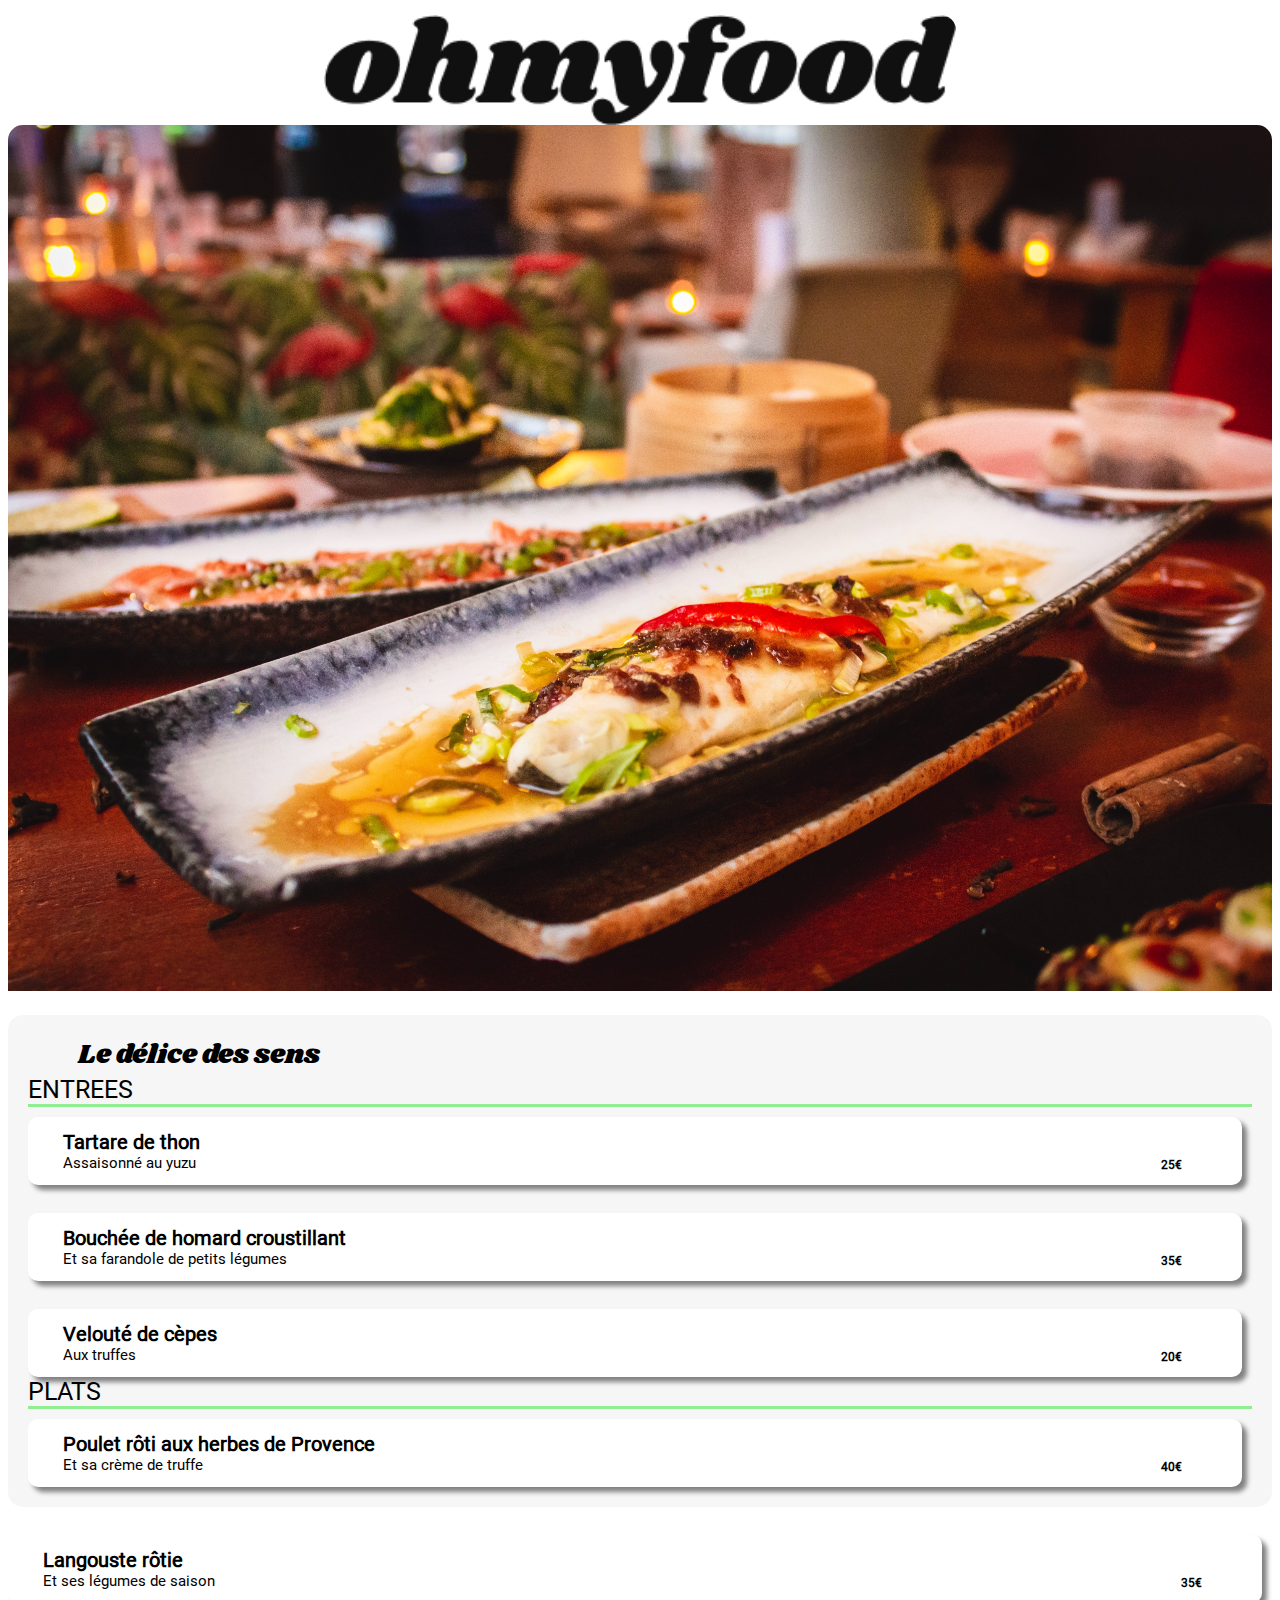
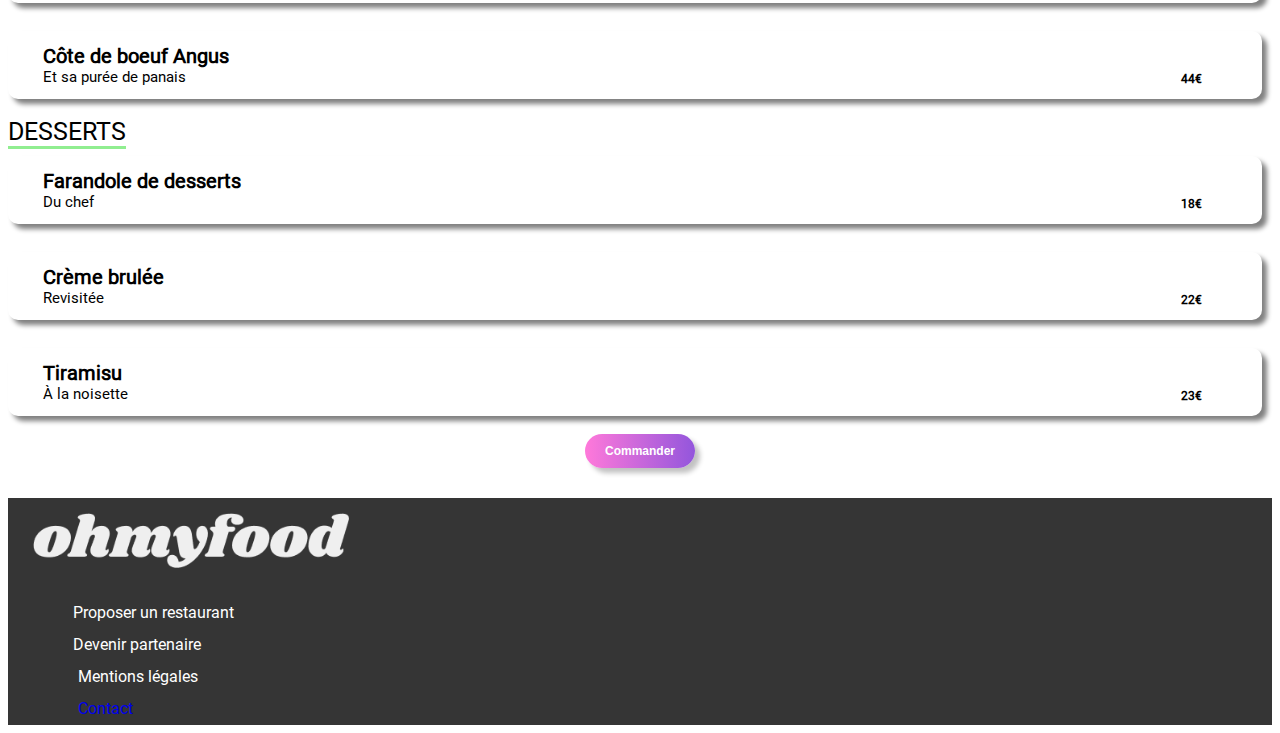
==== delice.html @ ae1a7b5f "Ajout icone sur menu en attante animation ajout d'un hover sur élements du menu" ====
<!DOCTYPE html>
<html lang="en">
<head>
    <meta charset="UTF-8">
    <meta http-equiv="X-UA-Compatible" content="IE=edge">
    <meta name="viewport" content="width=device-width, initial-scale=1.0">
    <link href="./style/style.css" rel="stylesheet" type="text/css">
    <link rel="stylesheet" href="https://cdnjs.cloudflare.com/ajax/libs/font-awesome/6.0.0-beta2/css/all.min.css" integrity="sha512-YWzhKL2whUzgiheMoBFwW8CKV4qpHQAEuvilg9FAn5VJUDwKZZxkJNuGM4XkWuk94WCrrwslk8yWNGmY1EduTA==" crossorigin="anonymous" referrerpolicy="no-referrer" />
    <title>ohmyfood</title>
</head>


<body>
  
<header>
    <div>
    <img src="./images/logo/ohmyfood.png" alt="logo" id="logo"></div>
    <div><a href="index.html"><i class="retour fa-solid fa-arrow-left"></i></a></div>
</header>

    <div class="photoresto"><img src="./images/restaurants/delice.jpg" alt="Le délice des sens"></div>
        <div class="palette">
            <span class="resopal">Le délice des sens</span><a href=""><div class="favori2"><i class="color2 fa-regular fa-heart fa-lg"></i></div></a>

             

                <!-- ENTREES SECTION -->
       <span class="menu">ENTREES</span> 

     <div class="restaurant_menu"><div class=entrees><span class="entree1">Tartare de thon</span><span class="entree2">Assaisonné au yuzu</span></div><span class="prix">25€</span><i class="anima fa-solid fa-circle-check"></i></div>
     
     <br>

     <div class="restaurant_menu"><div class=entrees><span class="entree1">Bouchée de homard croustillant</span><span class="entree2">Et sa farandole de petits légumes</span></div><span class="prix">35€</span><i class="anima fa-solid fa-circle-check"></i></div>
     <br>
     <div class="restaurant_menu"><div class=entrees><span class="entree1">Velouté de cèpes </span>
        <span class="entree2">Aux truffes</span></div>
        <span class="prix">20€</span><i class="anima fa-solid fa-circle-check"></i></div>
      

      <!-- PLATS SECTIONS -->
      <span class="menu">PLATS</span> 
      <div class="restaurant_menu"><div class=entrees><span class="entree1">
        Poulet rôti aux herbes de Provence </span>
        <span class="entree2">Et sa crème de truffe</span></div>
        <span class="prix">40€</span><i class="anima fa-solid fa-circle-check"></i></div>
        </div>
        <br>
      <div class="restaurant_menu"><div class=entrees><span class="entree1">Langouste rôtie </span>
         <span class="entree2">Et ses légumes de saison</span></div>
         <span class="prix">35€</span><i class="anima fa-solid fa-circle-check"></i></div>
       
       <br>
       <div class="restaurant_menu"><div class=entrees><span class="entree1">Côte de boeuf Angus </span>
         <span class="entree2">Et sa purée de panais</span></div>
         <span class="prix">44€</span><i class="anima fa-solid fa-circle-check"></i></div>
       
       <br>
       <!--DESSERTS  -->

       <span class="menu">DESSERTS</span> 

       <div class="restaurant_menu"><div class=entrees><span class="entree1">Farandole de desserts</span>
         <span class="entree2">Du chef</span></div>
         <span class="prix">18€</span><i class="anima fa-solid fa-circle-check"></i></div>
       <br>
       <div class="restaurant_menu"><div class=entrees><span class="entree1">
        Crème brulée </span>
          <span class="entree2">Revisitée</span></div>
          <span class="prix">22€</span><i class="anima fa-solid fa-circle-check"></i></div>
        <br>
        <div class="restaurant_menu"><div class=entrees><span class="entree1">Tiramisu</span>
          <span class="entree2">À la noisette</span></div>
          <span class="prix">23€</span><i class="anima fa-solid fa-circle-check"></i></div>
        <br>
      <button class="commander">Commander</button>

<footer>
      <div class="footeromf">
    <img class="logo_footer" src="images/logo/ohmyfood.png" alt="logoomyf">
        <div class="proposer"><i class="fa-solid fa-utensils"></i>
            <span class="texte_footer ">Proposer un restaurant</span></div>
         <div  class="partenaire "><i class="fa-solid fa-handshake"></i>
         <span class="texte_footer">Devenir partenaire</span></div>
        <div class="texte_footer2">Mentions légales</div>
                            <div><a HREF="mailto:test@p3.com"><span class="texte_footer2">Contact</span></a>
                        </div>
</div>

</footer>


</body>
</html>
---- style/style.css ----
@font-face {

  font-family: 'roboto';
  src: url("../fonts/roboto/Roboto-Regular.ttf");}
 @font-face {
    font-family: 'Shrikhand';
    src: url("../fonts/shrikhand/Shrikhand-Regular.ttf");

}
@media (max-width: 640px) {
.body {
--pcolor: #9356DC;
--scolor: #FF79DA;
--tcolor: #99E2D0;
font-family: 'roboto';
color: black;

}
}
#logo {
       display: block;
       width:50%;
       margin-top: 15px;
       margin-left: auto;
       margin-right: auto;
}

/* Logo de chargement */




.container {
   font-family: roboto;
    background-color: rgb(246, 246, 246);
    padding-bottom: 20px;
}

/* champ recherche Paris Belleville */
.recherche {
  display:flex ;
  margin-top: 5px;
  padding-left:5px;
  padding-top: 10px;
  padding-bottom: 10px;
  justify-content: center;
  width: 100%;
  height: 100%;
   background-color: rgb(234,234,234);
  border-top: 2px solid lightgrey;
}

 .texte
  {
    font-family: 'roboto';

  }

  h1 {
    text-align: center;
        font-size : 20px;
        font-weight: bolder;

  }

  p {
      text-align: center;
      font-size: 15px;
    color:grey;
  }
/* Bouton mauve explorer nos resaurants */
  .explorer
   {
    display: block;
       margin :auto;
       background: linear-gradient(to right, #FF79DA, #9356DC);
       color: white;
       font-size: 12px;
       font-weight: bold;
       padding:10px 20px;
       margin-top: 20px;
       border-radius: 20px;
       border:none;
       box-shadow: 5px 5px 5px #c2c2c2;
   }
   /* Police pour restaurants h3 */
   h3
   {
      font-size: 20px;
      font-family: 'roboto';
       text-align: left;
       margin-left: 10px
   }


/* Logo fonctionnemnt */

 i {
   color:grey;
   width:100%;
   padding-left: 15px;
   padding-right: 25px;
   width: 0;
   align-items: center;

 }


 .color {
  color:grey;}
  li {
   text-decoration: none;
   margin:1px;
 }
.color2  {
  color:black;
}

 ol {

  list-style: none;
  counter-reset: texte;

 }

 li::before {
   background-color: #9356DC;
   align-items: center;
   color:white;
   font-size: 15px;
   border-radius: 25px;
   padding-left: 5px;
   padding-right: 5px;
   counter-increment: texte 1 ;
   content:counter(texte) " ";
   position: relative;
  left: -20px;

 }

 li:hover {
  transform: scale(1.01);
  color:black;
  background-color: rgb(233,217,250);
}
a:link
 {
  text-decoration:none;
 }
 /* Fonctionnement mise en page flex */
 .fonctionnementext {
 font-family: roboto;

  font-size: 22px;
  font-weight:bold;
  margin-left: 10px;
  margin-right:0px;
  padding-top: 40px;
  padding-right:30px;
  padding-left: 20px;
  padding-bottom: 5px;
 }
.fonctionnement {
 display:flex;
 align-items: center;
}
 /* Boutons fonctionnement */
 .choisissez {
   display: flex;
   align-items: center;
   width:300px;
   background-color: white;
   border-radius: 10px;
   padding-left: 15px;
   padding-top: 13px;
   padding-bottom: 13px;
   box-shadow: 5px 5px 5px gray;


 }
 .composez{
  display: flex;
  width:300px;

  background-color:white;
  border-radius: 10px;
  padding-left: 15px;
  padding-top: 13px;
  padding-bottom: 13px;
  margin-top: 15px;
  box-shadow: 5px 5px 5px gray;



 }

 .degustez
 {
  display: flex;
  width:300px;

  background-color:white;
  border-radius: 10px;
  padding-left: 15px;
  padding-top: 13px;
  padding-bottom: 13px;
  margin-top: 10px;
  box-shadow: 5px 5px 5px gray;

 }
.texte {
  color:black;
}



.restaurant {

  margin-top: 20px;
  background-color: rgb(246, 246, 246);
  font-size: 22px;
  margin-left: 10px;
  margin-right:0px;
  padding-top: 40px;
  padding-right:30px;
  padding-left: 20px;
  padding-bottom: 5px;
}
/* Ajout rectangle nouveau sur restaurant 1 et 2*/

 .restaurant1 .nouveau{
  font-family: roboto;
  display: flex;
  justify-content: center;
    color: green;
  background: lightgreen;
  font-size: 10px;
  width:60px;
  position: relative;
  bottom:200px;
  right: -250px;
 }
 .restaurant2 .nouveau{
  font-family: roboto;
  display: flex;
  justify-content: center;
    color: green;
  background: lightgreen;
  font-size: 10px;
  width:60px;
  position: relative;
  bottom:250px;
  right: -250px;





}
/* Restaurant no wrap */
.restaurant_menu{
  white-space: nowrap;
  overflow: hidden;
  text-overflow: ellipsis;
  width:200px;
  


}


 .restaurant1{

  margin-top: 20px;
  background-color: white;
  font-size: 22px;
  padding-bottom: 35px;
  border-radius: 15px;




}



.restaurant2 {


  margin-top: 20px;
  background-color: white;
  font-size: 22px;
  padding-bottom: 35px;
  border-radius: 15px;


}
.restaurant3 {

  margin-top: 20px;
  background-color: white;
  font-size: 22px;
  padding-bottom: 35px;
  border-radius: 15px;

}
.restaurant4 {

  margin-top: 20px;
  background-color: white;
  font-size: 22px;
  padding-bottom: 35px;
  border-radius: 15px;

}



img{
max-width: 100%;
height:auto;
border-radius: 15px 15px 0 0;

}
.metro
{
 font-family: 'roboto';
 margin-left: 10px;
 font-size: 20px;
 font-weight: 100;
 margin-bottom: 0px;
 margin-top: -20px;
 color:black;
}

.favori {
display: flex;
position: relative;
top:-40px;
left:250px;

}
.favori2 {
  display: flex;
 position: relative;
 top:-25px;
 left: 320px;

}


/* Effet couleur coeur (forum OC) */
.fa-heart {
  color: black;
  background-color: white;

}

.fa-heart::before{

  transition: color 1s ease-out;
  font-weight:500;
}
.fa-heart:hover::before{
  color:#9356DC;
  font-weight: bold;
  cursor: pointer;
}
.nom_restau {
  font-size: 5px;
}

/* background restaurants */
.palette
{
  width: auto;
  display: flex;
  flex-direction: column;
  flex-wrap: wrap;
  border-radius: 15px 15px;
  margin-top: 20px;
  padding: 20px;
  background-color: rgb(246, 246, 246);


}
/* images pour restau */


/* Style Menu(entree plat dessert) */
.menu {
  font-family: 'roboto';
  font-size: 25px;
  border-bottom: 3px  solid lightgreen;
  font-weight: normal;
;


}

/* couleur fond d'ecran et texte footer */
.footeromf {

  background-color: rgb(53,53,53);
  color:white;
}
/* Chnagement de couleur et de taille du logo footer */
.logo_footer{

  filter: invert(100);
  padding-top: 15px;
  padding-left: 25px;
  padding-bottom: 25px;
  width:25%;

}

/* footer avec séparation de 2 lignes entre chaque texte. */
.texte_footer {

font-family: roboto;
 line-height: 2;
 padding-top: 25px;
 padding-bottom: 5px;
 padding-left:25px;


}
/* réglages logo font awesome */


.texte_footer2{
  font-family: 'roboto';
  padding-left: 70px;
  line-height: 2;
}

/* Menu Restaurant header fleche gauche pour retour */
.retour {
  color: black;
  position:absolute;
  top:20px;
  left:15px;

}
/* format menu */
.restaurant_menu  {
 display: flex;
   font-family: roboto;
  font-size: 12px;
  background-color: white;
  width:auto;
  border-radius: 10px;
  padding-left: 15px;
  padding-top: 13px;
  padding-bottom: 13px;
  margin-right: 10px;
  margin-top: 10px;
  box-shadow: 5px 5px 5px gray


}
/* paramétrage bouton animé du menu */
.button_cercle_animation {
  position: relative;
  background-color: var(--lightvert);
  margin-right: -60px;
  width: 60px;
  border-radius: 0 15px 15px 0;
}

.button_cercle_animation {
  overflow: hidden;
  display: flex;
  justify-content: center;
  align-items: center;
  margin-right: -60px;
}
/*ajout d'une class button animation cercle*/
.cercle .fa-check-circle {
  display: flex;
  color: var(--colorwhite);
  font-size: var(--font-size3);
  justify-content: center;
  align-items: center;
}
.btn_bas {
  margin-left: 15px;
  width: 80%;
}

/*animation  rotatation check-circle*/
.entrees:hover .rotate_cercle{
  transition: 1s;
  transform: rotate(360deg);

}
/* Nom du restaurant et changement de police */

 .resopal  {
  font-family: 'Shrikhand';
    color:black;
    margin-left: 50px;
    font-size: 27px;

}

/* txt overflow entree1 et 2 */
.restaurant_menu
/* format et disposition entree1 */

.entree1{
  display: block;
  margin-left: 20px;
  font-size: 20px;
  font-weight: 900;

}




/*  format et disposition entree2 */
.entree2{
  display: block;
  margin-left: 20px;
  font-size: 15px;


}

/*  format et disposition prix*/
 .prix {


    font-weight: 900;
    display: flex;
    align-items: flex-end;
    margin-left: auto;
    padding-right: 20px;


 }

 /* Bouton mauve commande */
 .commander
 {
  display: block;
  margin :auto;
  background: linear-gradient(to right, #FF79DA, #9356DC);
  color: white;
  font-size: 12px;
  font-weight: bold;
  padding:10px 20px;
  margin-bottom: 30px;
  border-radius: 20px;
  border:none;
  box-shadow: 5px 5px 5px #c2c2c2;

 }
.anima {
 visibility:visible;
}

.restaurant_menu:hover{
  background-color: lightgray;
}
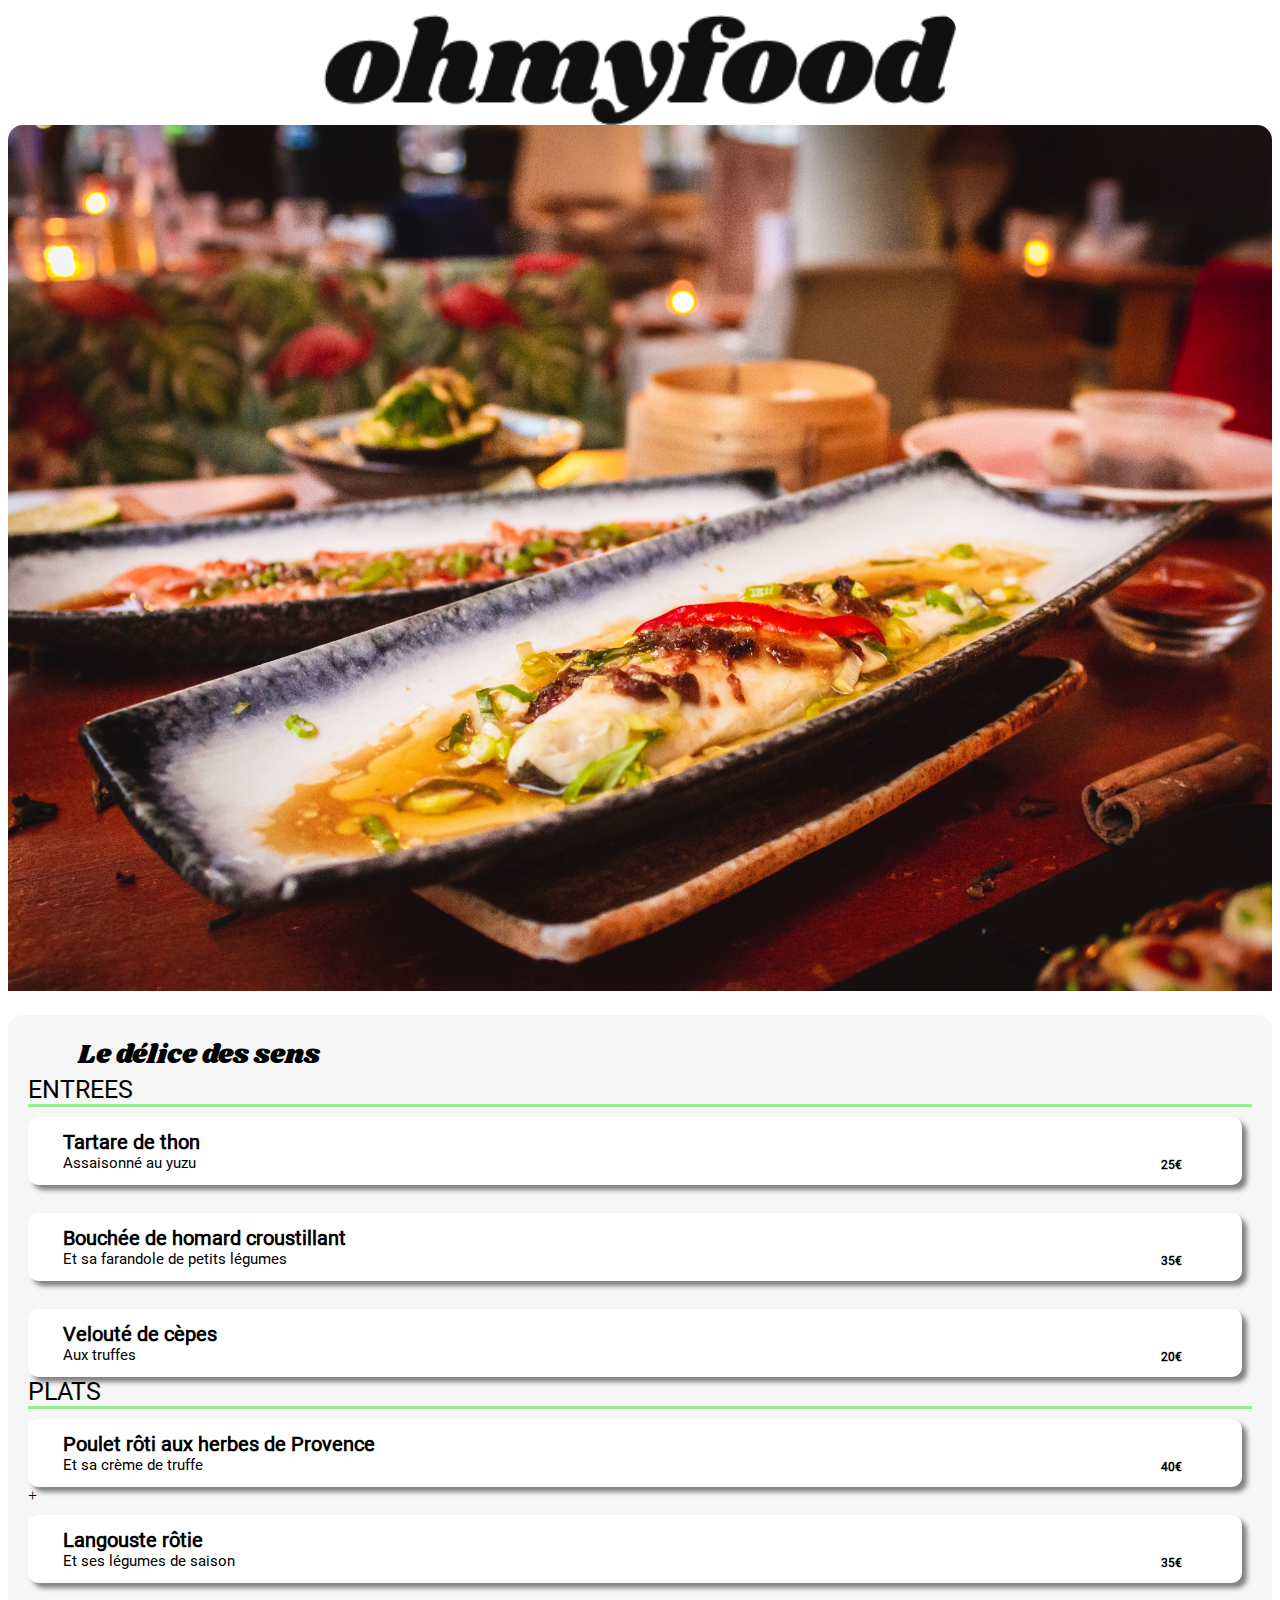
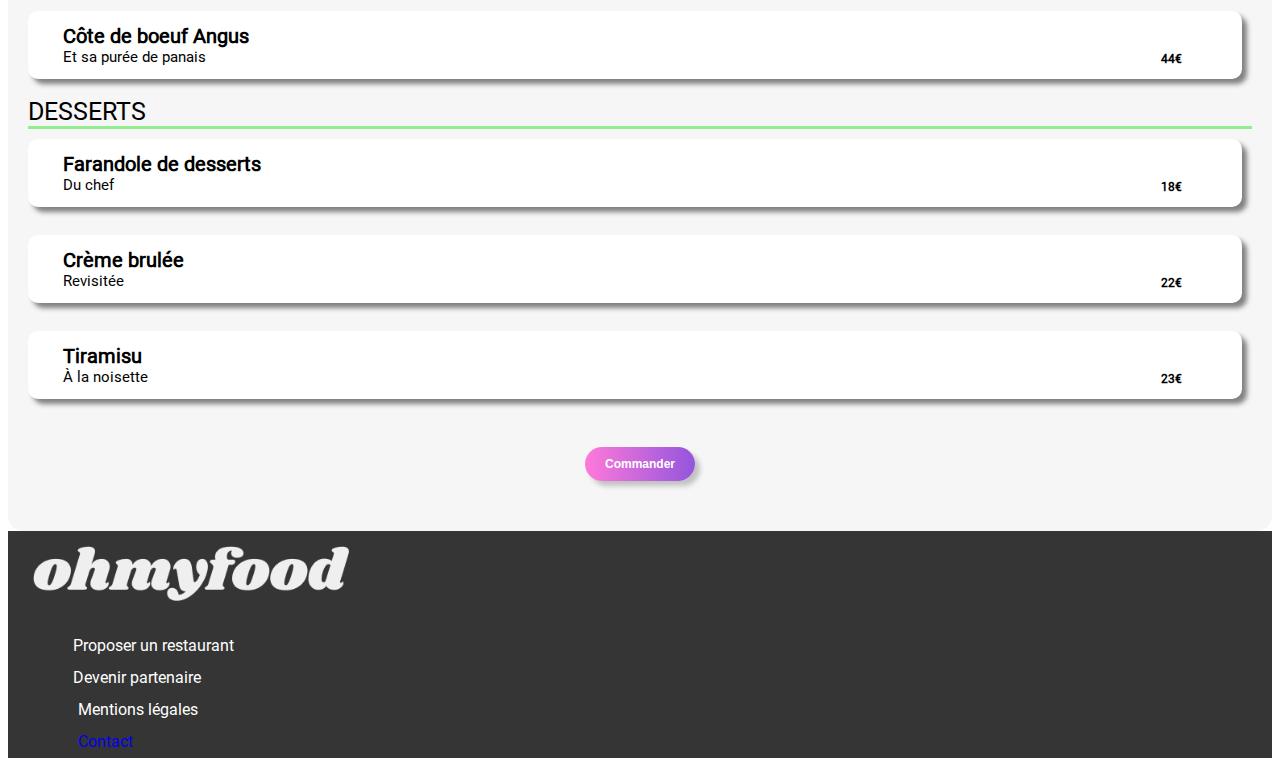
==== commit 9bc37ee5: "Coorection container menu" ====
--- a/delice.html
+++ b/delice.html
@@ -21,7 +21,6 @@
     <div class="photoresto"><img src="./images/restaurants/delice.jpg" alt="Le délice des sens"></div>
         <div class="palette">
             <span class="resopal">Le délice des sens</span><a href=""><div class="favori2"><i class="color2 fa-regular fa-heart fa-lg"></i></div></a>
-
              
 
                 <!-- ENTREES SECTION -->
@@ -44,8 +43,7 @@
         Poulet rôti aux herbes de Provence </span>
         <span class="entree2">Et sa crème de truffe</span></div>
         <span class="prix">40€</span><i class="anima fa-solid fa-circle-check"></i></div>
-        </div>
-        <br>
++        <br>
       <div class="restaurant_menu"><div class=entrees><span class="entree1">Langouste rôtie </span>
          <span class="entree2">Et ses légumes de saison</span></div>
          <span class="prix">35€</span><i class="anima fa-solid fa-circle-check"></i></div>
@@ -72,8 +70,10 @@
         <div class="restaurant_menu"><div class=entrees><span class="entree1">Tiramisu</span>
           <span class="entree2">À la noisette</span></div>
           <span class="prix">23€</span><i class="anima fa-solid fa-circle-check"></i></div>
+
         <br>
-      <button class="commander">Commander</button>
+        <button class="commander">Commander</button>
+      </div>
 
 <footer>
       <div class="footeromf">
--- a/style/style.css
+++ b/style/style.css
@@ -552,6 +552,7 @@
   font-size: 12px;
   font-weight: bold;
   padding:10px 20px;
+  margin-top: 30px;
   margin-bottom: 30px;
   border-radius: 20px;
   border:none;
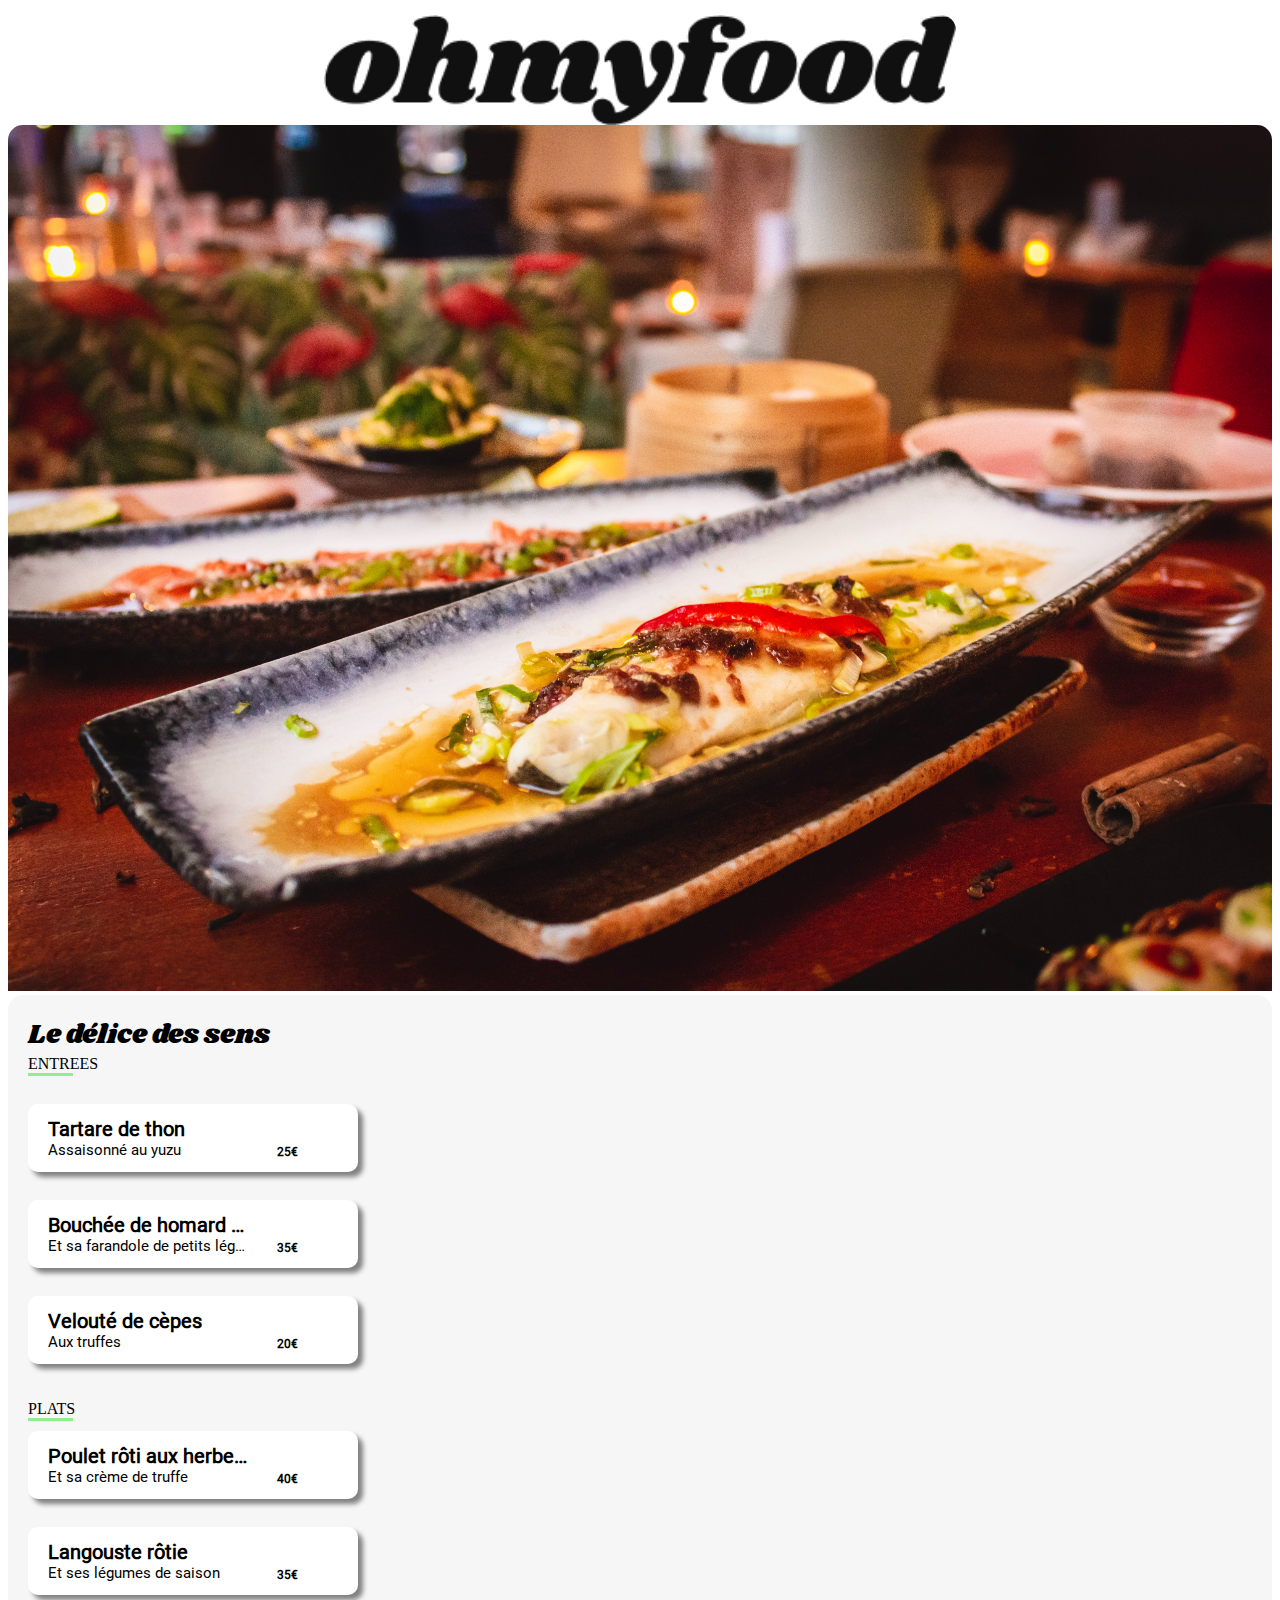
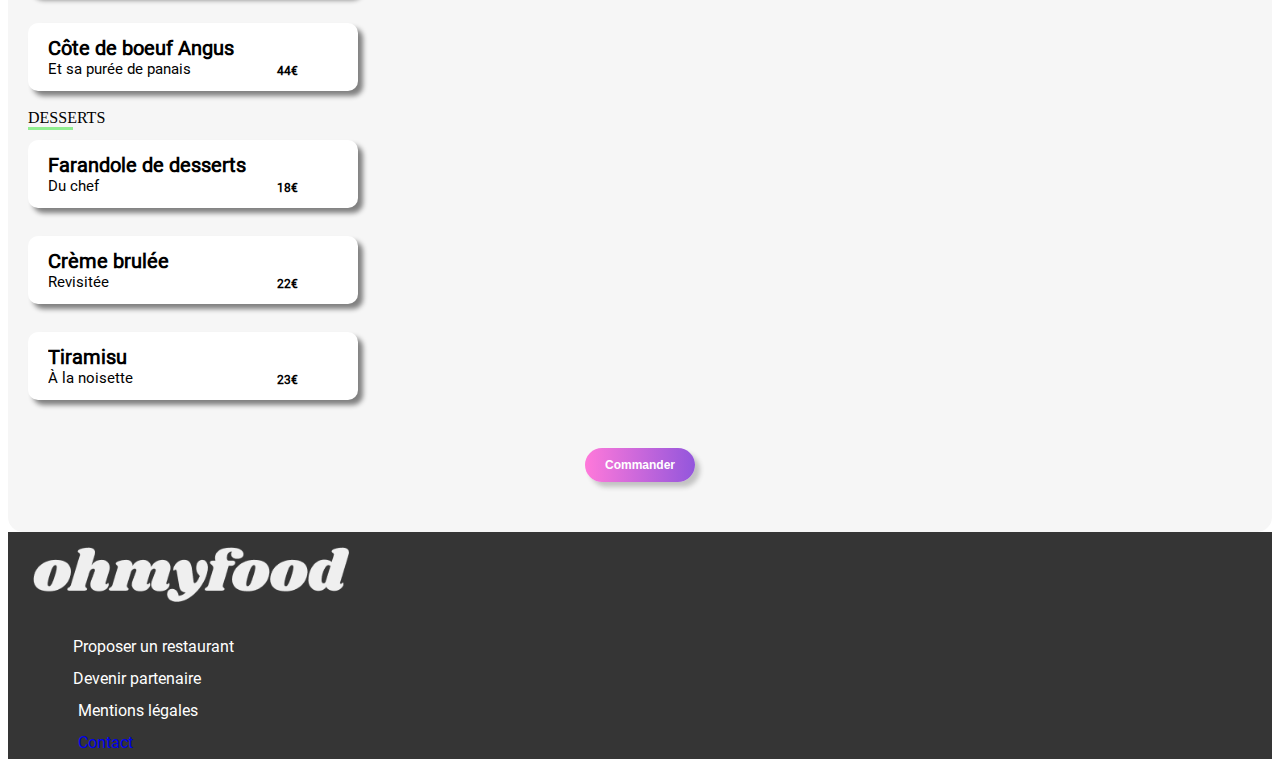
==== commit 79be654a: "Corrections diverses" ====
--- a/delice.html
+++ b/delice.html
@@ -24,7 +24,8 @@
              
 
                 <!-- ENTREES SECTION -->
-       <span class="menu">ENTREES</span> 
+       <div class="menu">ENTREES</div>
+       <br>
 
      <div class="restaurant_menu"><div class=entrees><span class="entree1">Tartare de thon</span><span class="entree2">Assaisonné au yuzu</span></div><span class="prix">25€</span><i class="anima fa-solid fa-circle-check"></i></div>
      
@@ -32,18 +33,20 @@
 
      <div class="restaurant_menu"><div class=entrees><span class="entree1">Bouchée de homard croustillant</span><span class="entree2">Et sa farandole de petits légumes</span></div><span class="prix">35€</span><i class="anima fa-solid fa-circle-check"></i></div>
      <br>
-     <div class="restaurant_menu"><div class=entrees><span class="entree1">Velouté de cèpes </span>
+     <div class="restaurant_menu"><div class=entrees><span class="entree1">Velouté de cèpes</span>
         <span class="entree2">Aux truffes</span></div>
         <span class="prix">20€</span><i class="anima fa-solid fa-circle-check"></i></div>
+        <br>
       
+<br>
+      <!-- PLATS SECTIONS -->
+      <div class="menu">PLATS</div> 
 
-      <!-- PLATS SECTIONS -->
-      <span class="menu">PLATS</span> 
       <div class="restaurant_menu"><div class=entrees><span class="entree1">
         Poulet rôti aux herbes de Provence </span>
         <span class="entree2">Et sa crème de truffe</span></div>
         <span class="prix">40€</span><i class="anima fa-solid fa-circle-check"></i></div>
-+        <br>
+    <br>
       <div class="restaurant_menu"><div class=entrees><span class="entree1">Langouste rôtie </span>
          <span class="entree2">Et ses légumes de saison</span></div>
          <span class="prix">35€</span><i class="anima fa-solid fa-circle-check"></i></div>
@@ -56,7 +59,7 @@
        <br>
        <!--DESSERTS  -->
 
-       <span class="menu">DESSERTS</span> 
+       <div class="menu">DESSERTS</div> 
 
        <div class="restaurant_menu"><div class=entrees><span class="entree1">Farandole de desserts</span>
          <span class="entree2">Du chef</span></div>
--- a/style/style.css
+++ b/style/style.css
@@ -7,16 +7,30 @@
     src: url("../fonts/shrikhand/Shrikhand-Regular.ttf");
 
 }
-@media (max-width: 640px) {
+/* Version Desktop */
+@media (max-width: 1950px) {
+
 .body {
---pcolor: #9356DC;
---scolor: #FF79DA;
---tcolor: #99E2D0;
-font-family: 'roboto';
-color: black;
-
-}
-}
+margin: 0;
+padding: 0;
+font-family: "roboto", sans sherif;
+min-width: 992px;
+max-width: 1950px;
+/* Version mobile */
+
+  @media screen and (max-width: 768px) {
+    body {
+      min-width: 350px;
+      max-width: 768px;
+    }
+
+
+
+
+}
+}
+
+
 #logo {
        display: block;
        width:50%;
@@ -101,7 +115,7 @@
    padding-left: 15px;
    padding-right: 25px;
    width: 0;
-   align-items: center;
+   align-items: left;
 
  }
 
@@ -161,8 +175,8 @@
   padding-bottom: 5px;
  }
 .fonctionnement {
- display:flex;
- align-items: center;
+  align-items: center;
+ 
 }
  /* Boutons fonctionnement */
  .choisissez {
@@ -212,7 +226,15 @@
   color:black;
 }
 
-
+/* Reglages images restaurants */
+
+.photo_resto {
+ 
+  object-fit: fill;
+  border-radius: 15px 15px 0 0;
+  object-position: center bottom;
+
+}
 
 .restaurant {
 
@@ -225,57 +247,58 @@
   padding-right:30px;
   padding-left: 20px;
   padding-bottom: 5px;
+ 
 }
 /* Ajout rectangle nouveau sur restaurant 1 et 2*/
 
- .restaurant1 .nouveau{
+   .nouveau{
   font-family: roboto;
-  display: flex;
-  justify-content: center;
-    color: green;
+   color: green;
   background: lightgreen;
-  font-size: 10px;
-  width:60px;
-  position: relative;
-  bottom:200px;
-  right: -250px;
- }
- .restaurant2 .nouveau{
+  font-size: 25px;
+  position:sticky;
+ 
+
+
+  }
+   .nouveau2{
   font-family: roboto;
-  display: flex;
-  justify-content: center;
-    color: green;
+  color: green;
   background: lightgreen;
-  font-size: 10px;
-  width:60px;
-  position: relative;
+  font-size: 15px;
+  position:relative;
   bottom:250px;
-  right: -250px;
-
-
-
-
-
-}
+  left:250px;
+ 
+
+  }
+  
+
 /* Restaurant no wrap */
-.restaurant_menu{
+.entree1 {
   white-space: nowrap;
   overflow: hidden;
   text-overflow: ellipsis;
   width:200px;
   
-
-
-}
-
+}
+.entree2 {
+  white-space: nowrap;
+  overflow: hidden;
+  text-overflow: ellipsis;
+  width:200px;
+  
+}
 
  .restaurant1{
 
   margin-top: 20px;
   background-color: white;
   font-size: 22px;
-  padding-bottom: 35px;
+  padding-bottom: 15px;
   border-radius: 15px;
+  margin-bottom: 10px;
+  box-shadow: 5px 5px 5px gray
 
 
 
@@ -290,8 +313,9 @@
   margin-top: 20px;
   background-color: white;
   font-size: 22px;
-  padding-bottom: 35px;
+  padding-bottom: 10px;
   border-radius: 15px;
+  box-shadow: 5px 5px 5px gray
 
 
 }
@@ -300,8 +324,10 @@
   margin-top: 20px;
   background-color: white;
   font-size: 22px;
-  padding-bottom: 35px;
+
   border-radius: 15px;
+  box-shadow: 5px 5px 5px gray
+
 
 }
 .restaurant4 {
@@ -309,8 +335,8 @@
   margin-top: 20px;
   background-color: white;
   font-size: 22px;
-  padding-bottom: 35px;
   border-radius: 15px;
+  box-shadow: 5px 5px 5px gray
 
 }
 
@@ -378,7 +404,6 @@
   flex-direction: column;
   flex-wrap: wrap;
   border-radius: 15px 15px;
-  margin-top: 20px;
   padding: 20px;
   background-color: rgb(246, 246, 246);
 
@@ -389,15 +414,16 @@
 
 /* Style Menu(entree plat dessert) */
 .menu {
-  font-family: 'roboto';
-  font-size: 25px;
-  border-bottom: 3px  solid lightgreen;
-  font-weight: normal;
-;
-
-
-}
-
+ 
+  border-bottom: 3px solid lightgreen;
+  width: 45px;
+   
+
+  }
+
+
+  
+  
 /* couleur fond d'ecran et texte footer */
 .footeromf {
 
@@ -449,58 +475,32 @@
    font-family: roboto;
   font-size: 12px;
   background-color: white;
-  width:auto;
+  width:330px;
   border-radius: 10px;
-  padding-left: 15px;
+
   padding-top: 13px;
   padding-bottom: 13px;
-  margin-right: 10px;
+  margin-right: 15px;
   margin-top: 10px;
   box-shadow: 5px 5px 5px gray
 
 
 }
 /* paramétrage bouton animé du menu */
-.button_cercle_animation {
-  position: relative;
-  background-color: var(--lightvert);
-  margin-right: -60px;
-  width: 60px;
-  border-radius: 0 15px 15px 0;
-}
-
-.button_cercle_animation {
-  overflow: hidden;
-  display: flex;
-  justify-content: center;
-  align-items: center;
-  margin-right: -60px;
-}
-/*ajout d'une class button animation cercle*/
 .cercle .fa-check-circle {
   display: flex;
-  color: var(--colorwhite);
-  font-size: var(--font-size3);
-  justify-content: center;
+  color: var(lightgreen);
+    justify-content: center;
   align-items: center;
 }
-.btn_bas {
-  margin-left: 15px;
-  width: 80%;
-}
-
-/*animation  rotatation check-circle*/
-.entrees:hover .rotate_cercle{
-  transition: 1s;
-  transform: rotate(360deg);
-
-}
+
+
 /* Nom du restaurant et changement de police */
 
  .resopal  {
   font-family: 'Shrikhand';
     color:black;
-    margin-left: 50px;
+
     font-size: 27px;
 
 }
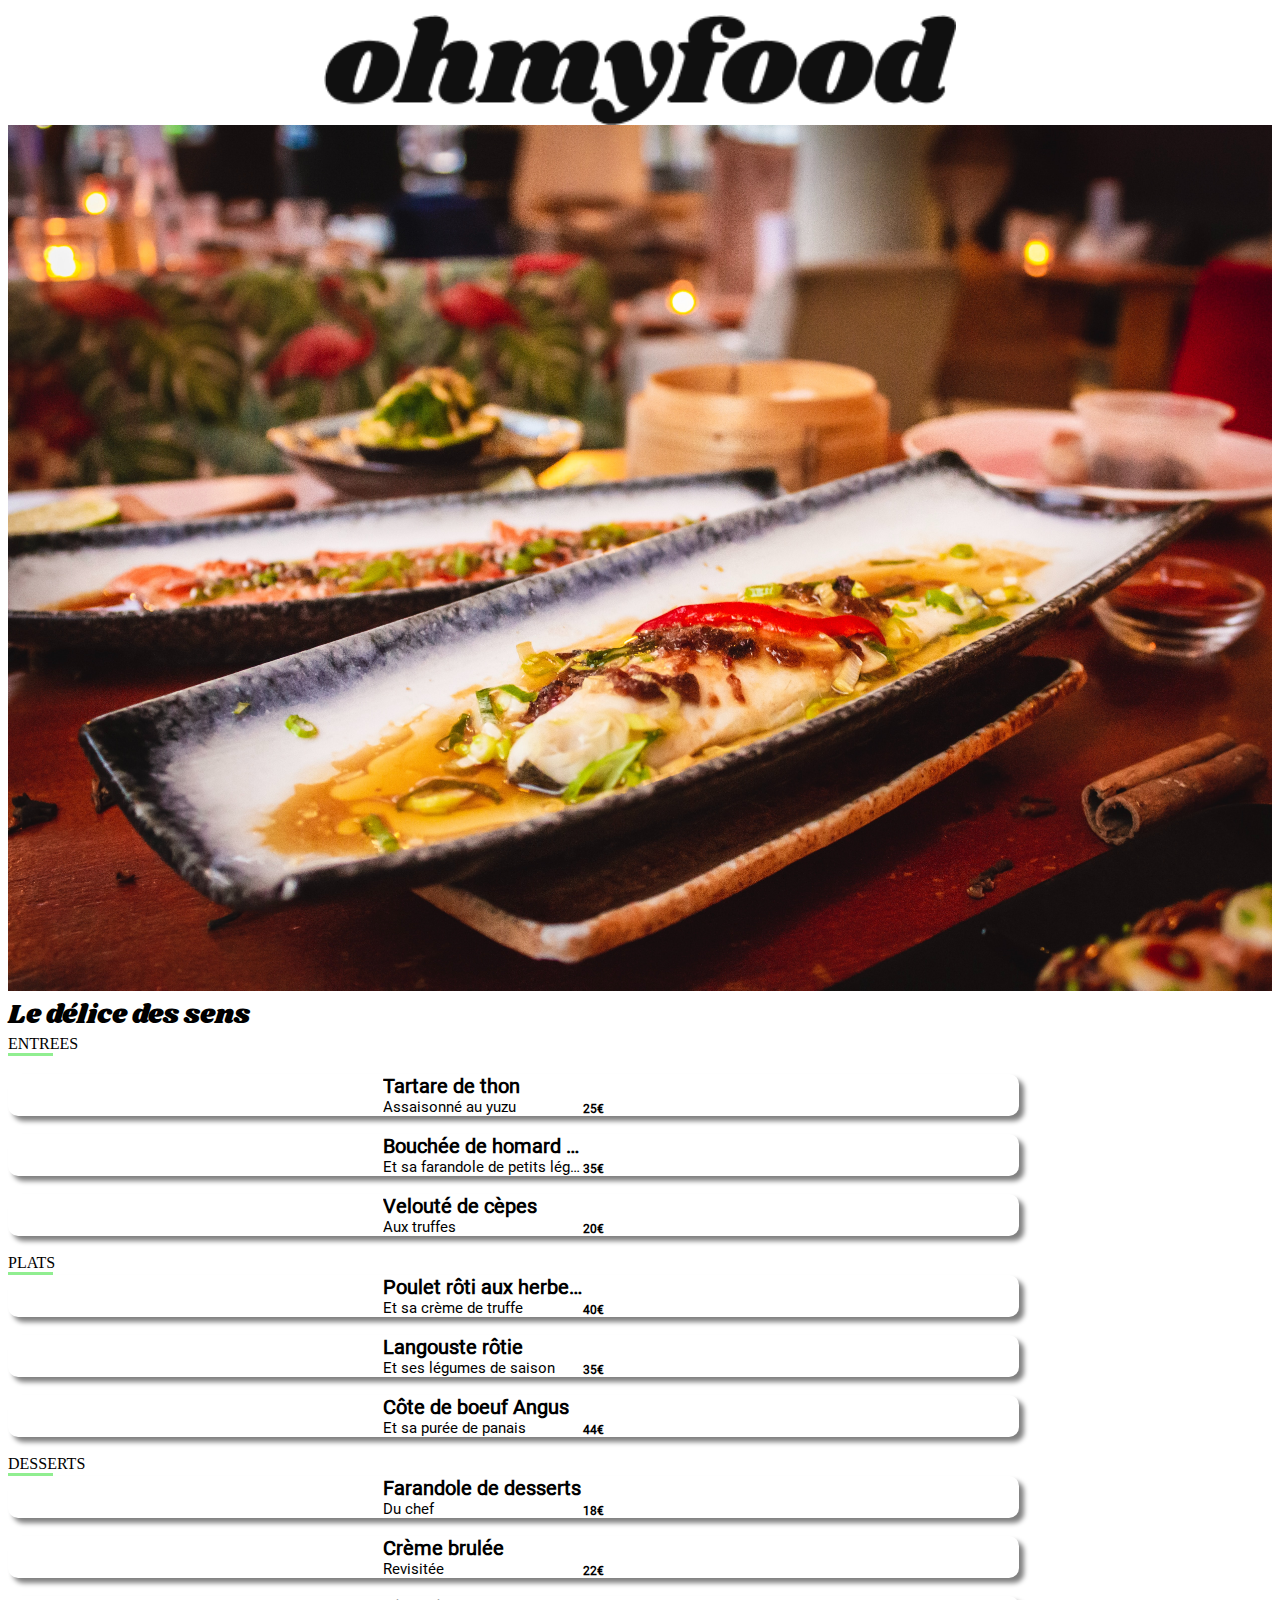
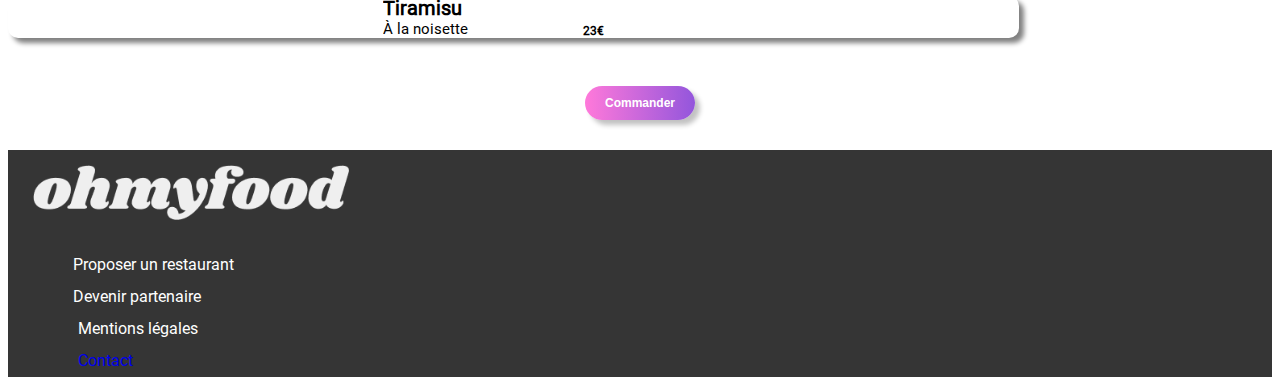
==== commit 7cb4a480: "Ajout animation check sur tous les restaurants" ====
--- a/delice.html
+++ b/delice.html
@@ -1,97 +1,155 @@
 <!DOCTYPE html>
 <html lang="en">
+
 <head>
-    <meta charset="UTF-8">
-    <meta http-equiv="X-UA-Compatible" content="IE=edge">
-    <meta name="viewport" content="width=device-width, initial-scale=1.0">
-    <link href="./style/style.css" rel="stylesheet" type="text/css">
-    <link rel="stylesheet" href="https://cdnjs.cloudflare.com/ajax/libs/font-awesome/6.0.0-beta2/css/all.min.css" integrity="sha512-YWzhKL2whUzgiheMoBFwW8CKV4qpHQAEuvilg9FAn5VJUDwKZZxkJNuGM4XkWuk94WCrrwslk8yWNGmY1EduTA==" crossorigin="anonymous" referrerpolicy="no-referrer" />
-    <title>ohmyfood</title>
+  <meta charset="UTF-8">
+  <meta http-equiv="X-UA-Compatible" content="IE=edge">
+  <meta name="viewport" content="width=device-width, initial-scale=1.0">
+  <link href="./style/style.css" rel="stylesheet" type="text/css">
+  <link rel="stylesheet" href="https://cdnjs.cloudflare.com/ajax/libs/font-awesome/6.0.0-beta2/css/all.min.css"
+    integrity="sha512-YWzhKL2whUzgiheMoBFwW8CKV4qpHQAEuvilg9FAn5VJUDwKZZxkJNuGM4XkWuk94WCrrwslk8yWNGmY1EduTA=="
+    crossorigin="anonymous" referrerpolicy="no-referrer" />
+  <title>ohmyfood</title>
 </head>
 
 
 <body>
-  
-<header>
+
+  <header>
     <div>
-    <img src="./images/logo/ohmyfood.png" alt="logo" id="logo"></div>
+      <img src="./images/logo/ohmyfood.png" alt="logo" id="logo">
+    </div>
     <div><a href="index.html"><i class="retour fa-solid fa-arrow-left"></i></a></div>
-</header>
+  </header>
 
-    <div class="photoresto"><img src="./images/restaurants/delice.jpg" alt="Le délice des sens"></div>
-        <div class="palette">
-            <span class="resopal">Le délice des sens</span><a href=""><div class="favori2"><i class="color2 fa-regular fa-heart fa-lg"></i></div></a>
-             
+  <div class="photoresto"><img src="./images/restaurants/delice.jpg" alt="Le délice des sens"></div>
+  <div class="palette">
+    <span class="resopal">Le délice des sens</span><a href="">
+      <div class="favori2"><i class="color2 fa-regular fa-heart fa-lg"></i></div>
+    </a>
 
-                <!-- ENTREES SECTION -->
-       <div class="menu">ENTREES</div>
-       <br>
 
-     <div class="restaurant_menu"><div class=entrees><span class="entree1">Tartare de thon</span><span class="entree2">Assaisonné au yuzu</span></div><span class="prix">25€</span><i class="anima fa-solid fa-circle-check"></i></div>
-     
-     <br>
+    <!-- ENTREES SECTION -->
+    <div class="menu">ENTREES</div>
+    <br>
 
-     <div class="restaurant_menu"><div class=entrees><span class="entree1">Bouchée de homard croustillant</span><span class="entree2">Et sa farandole de petits légumes</span></div><span class="prix">35€</span><i class="anima fa-solid fa-circle-check"></i></div>
-     <br>
-     <div class="restaurant_menu"><div class=entrees><span class="entree1">Velouté de cèpes</span>
-        <span class="entree2">Aux truffes</span></div>
-        <span class="prix">20€</span><i class="anima fa-solid fa-circle-check"></i></div>
-        <br>
-      
-<br>
-      <!-- PLATS SECTIONS -->
-      <div class="menu">PLATS</div> 
-
-      <div class="restaurant_menu"><div class=entrees><span class="entree1">
-        Poulet rôti aux herbes de Provence </span>
-        <span class="entree2">Et sa crème de truffe</span></div>
-        <span class="prix">40€</span><i class="anima fa-solid fa-circle-check"></i></div>
-    <br>
-      <div class="restaurant_menu"><div class=entrees><span class="entree1">Langouste rôtie </span>
-         <span class="entree2">Et ses légumes de saison</span></div>
-         <span class="prix">35€</span><i class="anima fa-solid fa-circle-check"></i></div>
-       
-       <br>
-       <div class="restaurant_menu"><div class=entrees><span class="entree1">Côte de boeuf Angus </span>
-         <span class="entree2">Et sa purée de panais</span></div>
-         <span class="prix">44€</span><i class="anima fa-solid fa-circle-check"></i></div>
-       
-       <br>
-       <!--DESSERTS  -->
-
-       <div class="menu">DESSERTS</div> 
-
-       <div class="restaurant_menu"><div class=entrees><span class="entree1">Farandole de desserts</span>
-         <span class="entree2">Du chef</span></div>
-         <span class="prix">18€</span><i class="anima fa-solid fa-circle-check"></i></div>
-       <br>
-       <div class="restaurant_menu"><div class=entrees><span class="entree1">
-        Crème brulée </span>
-          <span class="entree2">Revisitée</span></div>
-          <span class="prix">22€</span><i class="anima fa-solid fa-circle-check"></i></div>
-        <br>
-        <div class="restaurant_menu"><div class=entrees><span class="entree1">Tiramisu</span>
-          <span class="entree2">À la noisette</span></div>
-          <span class="prix">23€</span><i class="anima fa-solid fa-circle-check"></i></div>
-
-        <br>
-        <button class="commander">Commander</button>
+    <div class="restaurant_menu">
+      <div class=entrees><span class="entree1">Tartare de thon</span><span class="entree2">Assaisonné au yuzu</span>
+      </div><span class="prix">25€</span> <div class="compo_menu_check_icon">
+        <i class="fas fa-check"></i>
       </div>
 
-<footer>
-      <div class="footeromf">
-    <img class="logo_footer" src="images/logo/ohmyfood.png" alt="logoomyf">
-        <div class="proposer"><i class="fa-solid fa-utensils"></i>
-            <span class="texte_footer ">Proposer un restaurant</span></div>
-         <div  class="partenaire "><i class="fa-solid fa-handshake"></i>
-         <span class="texte_footer">Devenir partenaire</span></div>
-        <div class="texte_footer2">Mentions légales</div>
-                            <div><a HREF="mailto:test@p3.com"><span class="texte_footer2">Contact</span></a>
-                        </div>
-</div>
+    </div>
 
-</footer>
+    <br>
+
+    <div class="restaurant_menu">
+      <div class=entrees><span class="entree1">Bouchée de homard croustillant</span><span class="entree2">Et sa
+          farandole de petits légumes</span></div><span class="prix">35€</span> <div class="compo_menu_check_icon">
+            <i class="fas fa-check"></i>
+          </div>
+    </div>
+    <br>
+    <div class="restaurant_menu">
+      <div class=entrees><span class="entree1">Velouté de cèpes</span>
+        <span class="entree2">Aux truffes</span>
+      </div>
+      <span class="prix">20€</span>
+      <div class="compo_menu_check_icon">
+        <i class="fas fa-check"></i>
+      </div>
+    </div>
+    <br>
+    <!-- PLATS SECTIONS -->
+    <div class="menu">PLATS</div>
+
+    <div class="restaurant_menu">
+      <div class=entrees><span class="entree1">
+          Poulet rôti aux herbes de Provence </span>
+        <span class="entree2">Et sa crème de truffe</span>
+      </div>
+      <span class="prix">40€</span>
+      <div class="compo_menu_check_icon">
+        <i class="fas fa-check"></i>
+      </div>
+    </div>
+    <br>
+    <div class="restaurant_menu">
+      <div class=entrees><span class="entree1">Langouste rôtie </span>
+        <span class="entree2">Et ses légumes de saison</span>
+      </div>
+      <span class="prix">35€</span>
+      <div class="compo_menu_check_icon">
+        <i class="fas fa-check"></i>
+      </div>
+    </div>
+
+    <br>
+    <div class="restaurant_menu">
+      <div class=entrees><span class="entree1">Côte de boeuf Angus </span>
+        <span class="entree2">Et sa purée de panais</span>
+      </div>
+      <span class="prix">44€</span>
+      <div class="compo_menu_check_icon">
+        <i class="fas fa-check"></i>
+      </div>
+    </div>
+    <br>
+    <!--DESSERTS  -->
+
+    <div class="menu">DESSERTS</div>
+
+    <div class="restaurant_menu">
+      <div class=entrees><span class="entree1">Farandole de desserts</span>
+        <span class="entree2">Du chef</span>
+      </div>
+      <span class="prix">18€</span>
+      <div class="compo_menu_check_icon">
+        <i class="fas fa-check"></i>
+      </div>
+    </div>
+    <br>
+    <div class="restaurant_menu">
+      <div class=entrees><span class="entree1">
+          Crème brulée </span>
+        <span class="entree2">Revisitée</span>
+      </div>
+      <span class="prix">22€</span>
+      <div class="compo_menu_check_icon">
+        <i class="fas fa-check"></i>
+      </div>
+    </div>
+    <br>
+    <div class="restaurant_menu">
+      <div class=entrees><span class="entree1">Tiramisu</span>
+        <span class="entree2">À la noisette</span>
+      </div>
+      <span class="prix">23€</span>
+      <div class="compo_menu_check_icon">
+        <i class="fas fa-check"></i>
+      </div>
+    </div>
+    <br>
+    <button class="commander">Commander</button>
+  </div>
+
+  <footer>
+    <div class="footeromf">
+      <img class="logo_footer" src="images/logo/ohmyfood.png" alt="logoomyf">
+      <div class="proposer"><i class="fa-solid fa-utensils"></i>
+        <span class="texte_footer ">Proposer un restaurant</span>
+      </div>
+      <div class="partenaire "><i class="fa-solid fa-handshake"></i>
+        <span class="texte_footer">Devenir partenaire</span>
+      </div>
+      <div class="texte_footer2">Mentions légales</div>
+      <div><a HREF="mailto:test@p3.com"><span class="texte_footer2">Contact</span></a>
+      </div>
+    </div>
+
+  </footer>
 
 
 </body>
+
 </html>--- a/style/style.css
+++ b/style/style.css
@@ -1,42 +1,92 @@
 @font-face {
 
   font-family: 'roboto';
-  src: url("../fonts/roboto/Roboto-Regular.ttf");}
- @font-face {
-    font-family: 'Shrikhand';
-    src: url("../fonts/shrikhand/Shrikhand-Regular.ttf");
-
-}
-/* Version Desktop */
-@media (max-width: 1950px) {
-
-.body {
-margin: 0;
-padding: 0;
-font-family: "roboto", sans sherif;
-min-width: 992px;
-max-width: 1950px;
+  src: url("../fonts/roboto/Roboto-Regular.ttf");
+}
+
+@font-face {
+  font-family: 'Shrikhand';
+  src: url("../fonts/shrikhand/Shrikhand-Regular.ttf");
+
+}
+
+
+
+
+
+
+
 /* Version mobile */
 
-  @media screen and (max-width: 768px) {
-    body {
-      min-width: 350px;
-      max-width: 768px;
-    }
-
-
-
-
-}
-}
+@media screen and (max-width: 600px) {
+  body {
+
+    font-family: 'roboto';
+
+  }
+  .restaurant {
+    display: flex;
+    flex-direction: column;
+  }
+  
+  
+/* Loading Spinner */
+.demo {
+    width: 200px;
+    margin: 0 auto;
+    position: relative;
+    text-align: justify;
+}
+.custom-loading-spinner {
+    cursor: progress;
+    position: absolute;
+    width: 100%;
+    height: 100%;
+}
+.custom-loading-spinner::before {
+    content: "";
+    position: absolute;
+    width: 100%;
+    height: 100%;
+    z-index: 10001;
+    overflow: hidden;
+    background: #0b0b0b;
+    opacity: 0.7;
+}
+.custom-loading-spinner::after {
+    box-sizing: border-box;
+    z-index: 10002;
+    content: "";
+    position: absolute;
+    top: 40px;
+    left: 50%;
+    margin: -25px 0 0 -25px;
+    border: 3px solid #9356DC;
+    border-top: 3px solid #FF79DA;
+    border-radius: 50%;
+    width: 50px;
+    height: 50px;
+    animation: custom-loading 1s linear 5;
+    animation-fill-mode: forwards;
+}
+
+@keyframes custom-loading {
+    0% { transform: rotate(0deg); }
+    100% { transform: rotate(360deg);
+    visibility: hidden}
+}
+
+
+}
+
 
 
 #logo {
-       display: block;
-       width:50%;
-       margin-top: 15px;
-       margin-left: auto;
-       margin-right: auto;
+  display: block;
+  width: 50%;
+  margin-top: 15px;
+  margin-left: auto;
+  margin-right: auto;
 }
 
 /* Logo de chargement */
@@ -44,159 +94,161 @@
 
 
 
-.container {
-   font-family: roboto;
-    background-color: rgb(246, 246, 246);
-    padding-bottom: 20px;
-}
+
 
 /* champ recherche Paris Belleville */
 .recherche {
-  display:flex ;
+  display: flex;
   margin-top: 5px;
-  padding-left:5px;
+  padding-left: 5px;
   padding-top: 10px;
   padding-bottom: 10px;
   justify-content: center;
   width: 100%;
   height: 100%;
-   background-color: rgb(234,234,234);
+  background-color: rgb(234, 234, 234);
   border-top: 2px solid lightgrey;
 }
 
- .texte
-  {
-    font-family: 'roboto';
-
-  }
-
-  h1 {
-    text-align: center;
-        font-size : 20px;
-        font-weight: bolder;
-
-  }
-
-  p {
-      text-align: center;
-      font-size: 15px;
-    color:grey;
-  }
+.texte {
+  font-family: 'roboto';
+
+}
+
+h1 {
+
+  text-align: center;
+  font-family: 'roboto';
+  font-size: 20px;
+  font-weight: bolder;
+
+}
+
+p {
+  font-family: 'roboto';
+  text-align: center;
+  font-size: 15px;
+  color: grey;
+}
+
 /* Bouton mauve explorer nos resaurants */
-  .explorer
-   {
-    display: block;
-       margin :auto;
-       background: linear-gradient(to right, #FF79DA, #9356DC);
-       color: white;
-       font-size: 12px;
-       font-weight: bold;
-       padding:10px 20px;
-       margin-top: 20px;
-       border-radius: 20px;
-       border:none;
-       box-shadow: 5px 5px 5px #c2c2c2;
-   }
-   /* Police pour restaurants h3 */
-   h3
-   {
-      font-size: 20px;
-      font-family: 'roboto';
-       text-align: left;
-       margin-left: 10px
-   }
+.explorer {
+  display: block;
+  margin: auto;
+  background: linear-gradient(to right, #FF79DA, #9356DC);
+  color: white;
+  font-size: 12px;
+  font-weight: bold;
+  padding: 10px 20px;
+  margin-top: 20px;
+  border-radius: 20px;
+  border: none;
+  box-shadow: 5px 5px 5px #c2c2c2;
+}
+
+/* Police pour restaurants h3 */
+h3 {
+  font-size: 20px;
+  font-family: 'roboto';
+  text-align: left;
+  margin-left: 10px
+}
 
 
 /* Logo fonctionnemnt */
 
- i {
-   color:grey;
-   width:100%;
-   padding-left: 15px;
-   padding-right: 25px;
-   width: 0;
-   align-items: left;
-
- }
-
-
- .color {
-  color:grey;}
-  li {
-   text-decoration: none;
-   margin:1px;
- }
-.color2  {
-  color:black;
-}
-
- ol {
+i {
+  color: grey;
+  width: 100%;
+  padding-left: 15px;
+  padding-right: 25px;
+  width: 0;
+  align-items: left;
+
+}
+
+
+.color {
+  color: grey;
+}
+
+li {
+  text-decoration: none;
+  margin: 1px;
+}
+
+.color2 {
+  color: black;
+}
+
+ol {
 
   list-style: none;
   counter-reset: texte;
 
- }
-
- li::before {
-   background-color: #9356DC;
-   align-items: center;
-   color:white;
-   font-size: 15px;
-   border-radius: 25px;
-   padding-left: 5px;
-   padding-right: 5px;
-   counter-increment: texte 1 ;
-   content:counter(texte) " ";
-   position: relative;
+}
+
+li::before {
+  background-color: #9356DC;
+  align-items: center;
+  color: white;
+  font-size: 15px;
+  border-radius: 25px;
+  padding-left: 5px;
+  padding-right: 5px;
+  counter-increment: texte 1;
+  content: counter(texte) " ";
+  position: relative;
   left: -20px;
 
- }
-
- li:hover {
+}
+
+li:hover {
   transform: scale(1.01);
-  color:black;
-  background-color: rgb(233,217,250);
-}
-a:link
- {
-  text-decoration:none;
- }
- /* Fonctionnement mise en page flex */
- .fonctionnementext {
- font-family: roboto;
+  color: black;
+  background-color: rgb(233, 217, 250);
+}
+
+a:link {
+  text-decoration: none;
+}
+
+/* Fonctionnement mise en page flex */
+.fonctionnementext {
+  font-family: roboto;
 
   font-size: 22px;
-  font-weight:bold;
+  font-weight: bold;
   margin-left: 10px;
-  margin-right:0px;
+  margin-right: 0px;
   padding-top: 40px;
-  padding-right:30px;
+  padding-right: 30px;
   padding-left: 20px;
   padding-bottom: 5px;
- }
-.fonctionnement {
+}
+
+
+
+/* Boutons fonctionnement */
+.choisissez {
+  display: flex;
   align-items: center;
- 
-}
- /* Boutons fonctionnement */
- .choisissez {
-   display: flex;
-   align-items: center;
-   width:300px;
-   background-color: white;
-   border-radius: 10px;
-   padding-left: 15px;
-   padding-top: 13px;
-   padding-bottom: 13px;
-   box-shadow: 5px 5px 5px gray;
-
-
- }
- .composez{
-  display: flex;
-  width:300px;
-
-  background-color:white;
+  width: 300px;
+  background-color: white;
+  border-radius: 10px;
+  padding-left: 15px;
+  padding-top: 13px;
+  padding-bottom: 13px;
+  box-shadow: 5px 5px 5px gray;
+
+
+}
+
+.composez {
+  display: flex;
+  width: 300px;
+
+  background-color: white;
   border-radius: 10px;
   padding-left: 15px;
   padding-top: 13px;
@@ -206,14 +258,13 @@
 
 
 
- }
-
- .degustez
- {
-  display: flex;
-  width:300px;
-
-  background-color:white;
+}
+
+.degustez {
+  display: flex;
+  width: 300px;
+
+  background-color: white;
   border-radius: 10px;
   padding-left: 15px;
   padding-top: 13px;
@@ -221,15 +272,16 @@
   margin-top: 10px;
   box-shadow: 5px 5px 5px gray;
 
- }
+}
+
 .texte {
-  color:black;
+  color: black;
 }
 
 /* Reglages images restaurants */
 
 .photo_resto {
- 
+
   object-fit: fill;
   border-radius: 15px 15px 0 0;
   object-position: center bottom;
@@ -242,67 +294,81 @@
   background-color: rgb(246, 246, 246);
   font-size: 22px;
   margin-left: 10px;
-  margin-right:0px;
+  margin-right: 0px;
   padding-top: 40px;
-  padding-right:30px;
+  padding-right: 30px;
   padding-left: 20px;
   padding-bottom: 5px;
- 
-}
+
+}
+
 /* Ajout rectangle nouveau sur restaurant 1 et 2*/
 
-   .nouveau{
+.nouveau {
+  width: fit-content;
+  display: flex;
+  display: inline-block;
   font-family: roboto;
-   color: green;
-  background: lightgreen;
-  font-size: 25px;
-  position:sticky;
- 
-
-
-  }
-   .nouveau2{
+  padding: 1px 1px;
+  margin: 5px;
+  color: green;
+  background-color: lightgreen;
+  font-size: 15px;
+  position: relative;
+  bottom: 220px;
+  left: 250px;
+
+
+
+
+}
+
+.nouveau2 {
+  width: fit-content;
+  display: flex;
+  display: inline-block;
   font-family: roboto;
+  padding: 1px 1px;
+  margin: 5px;
   color: green;
-  background: lightgreen;
+  background-color: lightgreen;
   font-size: 15px;
-  position:relative;
-  bottom:250px;
-  left:250px;
- 
-
-  }
-  
-
-/* Restaurant no wrap */
+  position: relative;
+  bottom: 270px;
+  left: 250px;
+
+
+
+}
+
+
+/* Restaurant no wrap  (...)*/
 .entree1 {
   white-space: nowrap;
   overflow: hidden;
   text-overflow: ellipsis;
-  width:200px;
-  
-}
+  width: 200px;
+
+}
+
 .entree2 {
   white-space: nowrap;
   overflow: hidden;
   text-overflow: ellipsis;
-  width:200px;
-  
-}
-
- .restaurant1{
+  width: 200px;
+
+}
+
+.restaurant1 {
+
 
   margin-top: 20px;
   background-color: white;
   font-size: 22px;
-  padding-bottom: 15px;
+  padding-bottom: 10px;
+
   border-radius: 15px;
-  margin-bottom: 10px;
   box-shadow: 5px 5px 5px gray
-
-
-
-
 }
 
 
@@ -316,61 +382,68 @@
   padding-bottom: 10px;
   border-radius: 15px;
   box-shadow: 5px 5px 5px gray
-
-
-}
+}
+
 .restaurant3 {
 
+
+
+
   margin-top: 20px;
   background-color: white;
   font-size: 22px;
-
+  padding-bottom: 10px;
   border-radius: 15px;
   box-shadow: 5px 5px 5px gray
-
-
-}
+}
+
+
 .restaurant4 {
 
+
   margin-top: 20px;
   background-color: white;
   font-size: 22px;
+  padding-bottom: 10px;
   border-radius: 15px;
   box-shadow: 5px 5px 5px gray
-
-}
-
-
-
-img{
-max-width: 100%;
-height:auto;
-border-radius: 15px 15px 0 0;
-
-}
-.metro
-{
- font-family: 'roboto';
- margin-left: 10px;
- font-size: 20px;
- font-weight: 100;
- margin-bottom: 0px;
- margin-top: -20px;
- color:black;
+}
+
+
+
+img {
+  max-width: 100%;
+
+
+}
+
+.metro {
+  display: flex;
+  font-family: 'roboto';
+  margin-left: 10px;
+  font-size: 20px;
+  font-weight: 100;
+  margin-bottom: 0px;
+  margin-top: -20px;
+  color: black;
 }
 
 .favori {
-display: flex;
-position: relative;
-top:-40px;
-left:250px;
-
-}
+  display: flex;
+  flex-direction: row;
+  justify-content: end;
+  align-content: flex-start;
+  align-content: flex-end;
+  position: relative;
+  left: 150px;
+}
+
 .favori2 {
   display: flex;
- position: relative;
- top:-25px;
- left: 320px;
+  align-content: normal;
+  align-items: flex-end;
+  justify-content: flex-end;
+
 
 }
 
@@ -382,188 +455,237 @@
 
 }
 
-.fa-heart::before{
+.fa-heart::before {
 
   transition: color 1s ease-out;
-  font-weight:500;
-}
-.fa-heart:hover::before{
-  color:#9356DC;
+  font-weight: 500;
+}
+
+.fa-heart:hover::before {
+  color: #9356DC;
   font-weight: bold;
   cursor: pointer;
 }
+
 .nom_restau {
   font-size: 5px;
 }
 
 /* background restaurants */
-.palette
-{
-  width: auto;
-  display: flex;
-  flex-direction: column;
-  flex-wrap: wrap;
-  border-radius: 15px 15px;
-  padding: 20px;
-  background-color: rgb(246, 246, 246);
-
-
-}
-/* images pour restau */
-
-
-/* Style Menu(entree plat dessert) */
+
+
+
+
+/* Style bordure bas Menu(entree plat dessert) */
 .menu {
- 
+
   border-bottom: 3px solid lightgreen;
   width: 45px;
-   
-
+
+
+}
+
+/* Animation Menus  */
+
+.restaurant_menu:hover .compo_menu_check_icon {
+  cursor: pointer;
+  transform: translateX(-75%);
+  transition: ease-in-out 300ms;
+  margin-left: auto;
+  opacity: 1;
+}
+.restaurant_menu:hover .compo_menu_check_icon i {
+  transform: rotate(360deg) translateX(-5%);
+  transition: ease-out 600ms;
+}
+.menu:nth-child(1) {
+  animation: apparition 2s backwards;
+}
+
+.restaurant_menu:nth-child(3) {
+  animation: apparition 2s 0.2s backwards;
+}
+
+.restaurant_menu:nth-child(4) {
+  animation: apparition 2s 0.4s backwards;
+}
+
+.restaurant_menu:nth-child(5) {
+  animation: apparition 2s 0.6s backwards;
+}
+
+.restaurant_menu:nth-child(6) {
+  animation: apparition 2s 0.6s backwards;
+}
+
+@keyframes apparition {
+  0% {
+    opacity: 0;
+    transform: translateY(15%);
   }
-
-
+  100% {
+    opacity: 1;
+    transform: translateY(0);
+  }
+}
+ 
   
-  
+.compo_menu_check_icon {
+  position: relative;
+  opacity: 0;
+  display: flex;
+  justify-content:end;
+  align-items: center;
+  background-color: #99e2d0;
+  border-top-right-radius:10px;
+  border-bottom-right-radius: 10px;
+
+}
+    /* bouton check position et format */
+  .compo_menu_check_icon :before {
+    
+    border: 1px solid white;
+    border-radius: 10px;
+    background-color: white;
+    padding: 0px;
+    color: #99e2d0;
+    opacity: 1;
+  }
+
+
+
+
+
+
+/* Menu Restaurant header fleche gauche pour retour */
+.retour {
+  color: black;
+  position: absolute;
+  top: 20px;
+  left: 15px;
+
+}
+
+/* format menu */
+.restaurant_menu {
+  font-family: roboto;
+  background-color: white;
+    display: flex;
+  justify-content:center;
+  font-size: 12px;
+  width: 80%;
+  border-radius: 10px;
+  box-shadow: 5px 5px 5px gray;
+  white-space: nowrap;
+}
+
+/* paramétrage bouton animé du menu
+.cercle .fa-check-circle {
+  display: flex;
+  color: var(lightgreen);
+  justify-content: center;
+  align-items: center;
+}
+ */
+
+/* Nom du restaurant et changement de police */
+
+.resopal {
+  font-family: 'Shrikhand';
+  color: black;
+
+  font-size: 27px;
+
+}
+
+/* txt overflow entree1 et 2 */
+.restaurant_menu
+/* format et disposition entree1 */
+
+.entree1 {
+  display: block;
+  margin-left: 20px;
+  font-size: 20px;
+  font-weight: 900;
+
+}
+
+
+
+
+/*  format et disposition entree2 */
+.entree2 {
+  display: block;
+  margin-left: 20px;
+  font-size: 15px;
+
+
+}
+
+/*  format et disposition prix*/
+.prix {
+
+
+  font-weight: 900;
+  display: flex;
+  align-items: flex-end;
+  padding-right: 20px;
+
+
+}
+
+/* Bouton mauve commande */
+.commander {
+  display: block;
+  margin: auto;
+  background: linear-gradient(to right, #FF79DA, #9356DC);
+  color: white;
+  font-size: 12px;
+  font-weight: bold;
+  padding: 10px 20px;
+  margin-top: 30px;
+  margin-bottom: 30px;
+  border-radius: 20px;
+  border: none;
+  box-shadow: 5px 5px 5px #c2c2c2;
+
+}
 /* couleur fond d'ecran et texte footer */
 .footeromf {
 
-  background-color: rgb(53,53,53);
-  color:white;
-}
+  background-color: rgb(53, 53, 53);
+  color: white;
+}
+
 /* Chnagement de couleur et de taille du logo footer */
-.logo_footer{
+.logo_footer {
 
   filter: invert(100);
   padding-top: 15px;
   padding-left: 25px;
   padding-bottom: 25px;
-  width:25%;
+  width: 25%;
 
 }
 
 /* footer avec séparation de 2 lignes entre chaque texte. */
 .texte_footer {
 
-font-family: roboto;
- line-height: 2;
- padding-top: 25px;
- padding-bottom: 5px;
- padding-left:25px;
-
-
-}
+  font-family: roboto;
+  line-height: 2;
+  padding-top: 25px;
+  padding-bottom: 5px;
+  padding-left: 25px;
+
+
+}
+
 /* réglages logo font awesome */
 
 
-.texte_footer2{
+.texte_footer2 {
   font-family: 'roboto';
   padding-left: 70px;
   line-height: 2;
 }
 
-/* Menu Restaurant header fleche gauche pour retour */
-.retour {
-  color: black;
-  position:absolute;
-  top:20px;
-  left:15px;
-
-}
-/* format menu */
-.restaurant_menu  {
- display: flex;
-   font-family: roboto;
-  font-size: 12px;
-  background-color: white;
-  width:330px;
-  border-radius: 10px;
-
-  padding-top: 13px;
-  padding-bottom: 13px;
-  margin-right: 15px;
-  margin-top: 10px;
-  box-shadow: 5px 5px 5px gray
-
-
-}
-/* paramétrage bouton animé du menu */
-.cercle .fa-check-circle {
-  display: flex;
-  color: var(lightgreen);
-    justify-content: center;
-  align-items: center;
-}
-
-
-/* Nom du restaurant et changement de police */
-
- .resopal  {
-  font-family: 'Shrikhand';
-    color:black;
-
-    font-size: 27px;
-
-}
-
-/* txt overflow entree1 et 2 */
-.restaurant_menu
-/* format et disposition entree1 */
-
-.entree1{
-  display: block;
-  margin-left: 20px;
-  font-size: 20px;
-  font-weight: 900;
-
-}
-
-
-
-
-/*  format et disposition entree2 */
-.entree2{
-  display: block;
-  margin-left: 20px;
-  font-size: 15px;
-
-
-}
-
-/*  format et disposition prix*/
- .prix {
-
-
-    font-weight: 900;
-    display: flex;
-    align-items: flex-end;
-    margin-left: auto;
-    padding-right: 20px;
-
-
- }
-
- /* Bouton mauve commande */
- .commander
- {
-  display: block;
-  margin :auto;
-  background: linear-gradient(to right, #FF79DA, #9356DC);
-  color: white;
-  font-size: 12px;
-  font-weight: bold;
-  padding:10px 20px;
-  margin-top: 30px;
-  margin-bottom: 30px;
-  border-radius: 20px;
-  border:none;
-  box-shadow: 5px 5px 5px #c2c2c2;
-
- }
-.anima {
- visibility:visible;
-}
-
-.restaurant_menu:hover{
-  background-color: lightgray;
-}
-
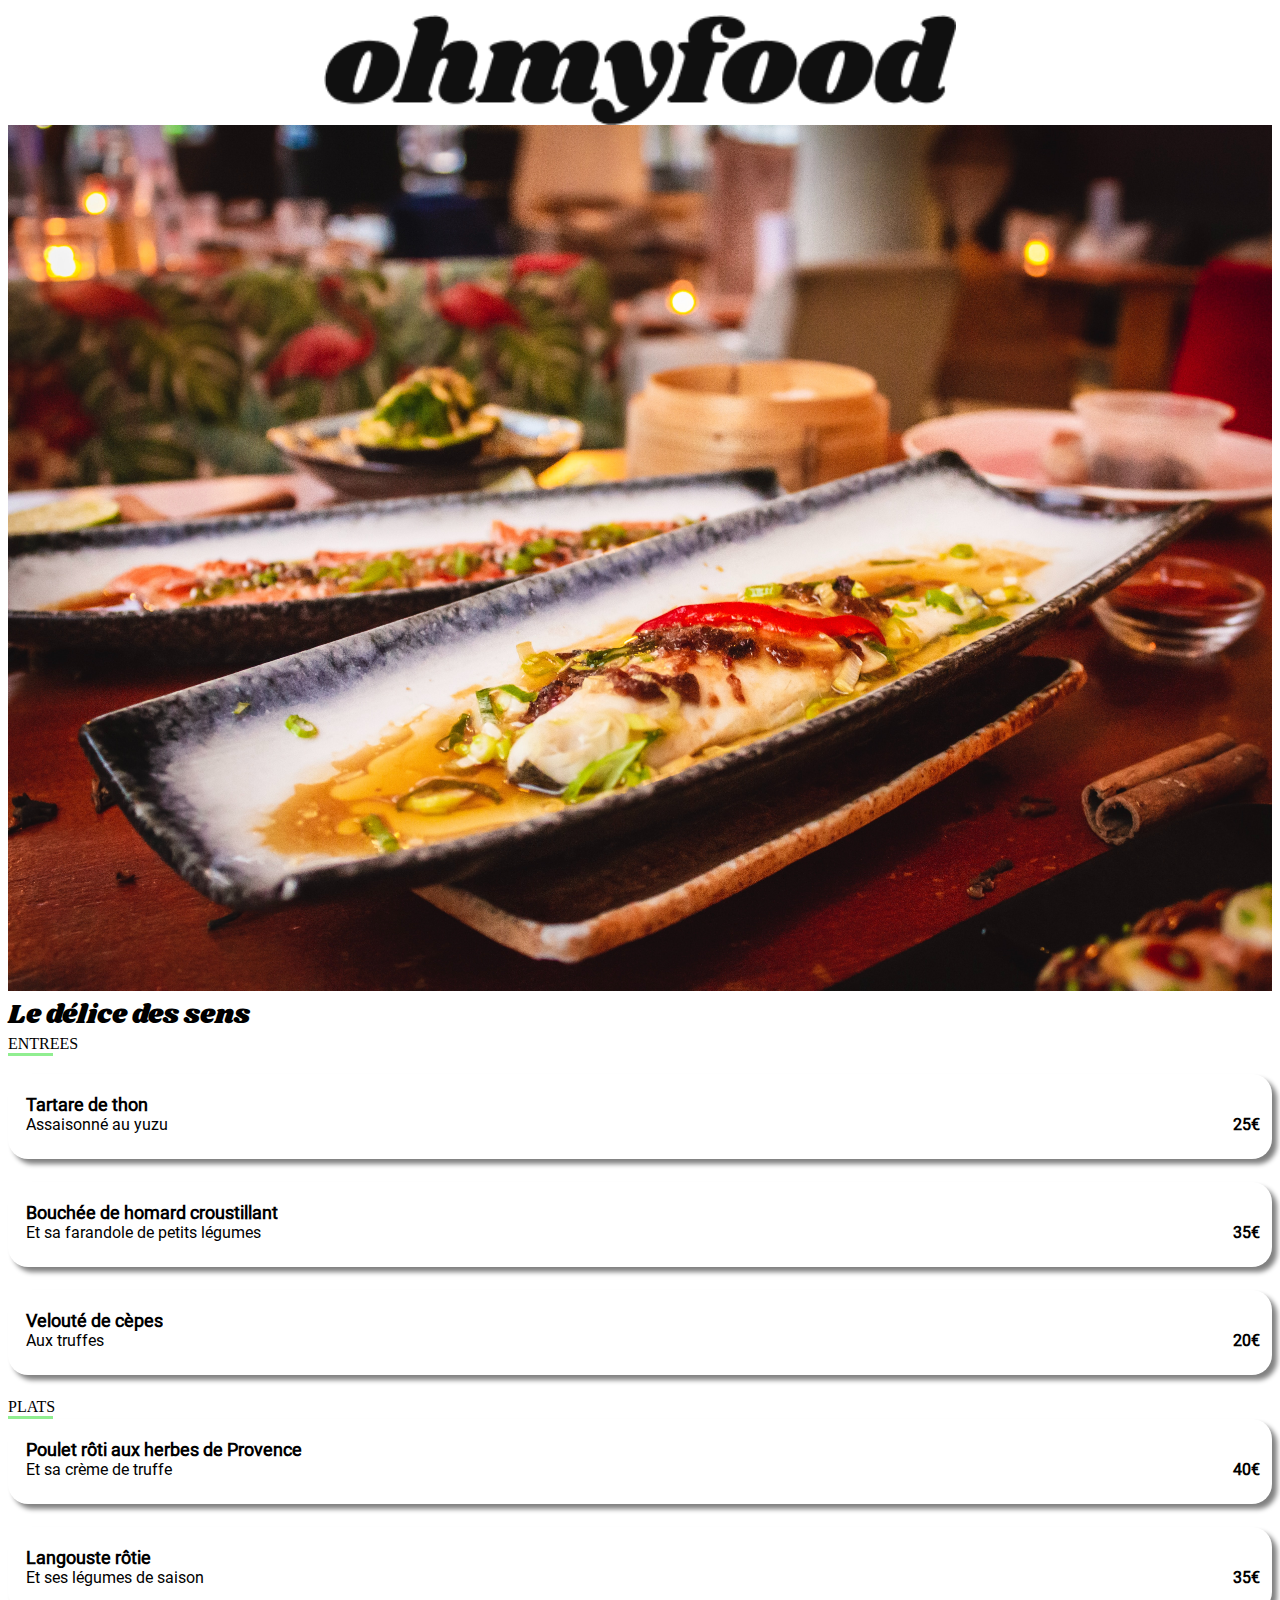
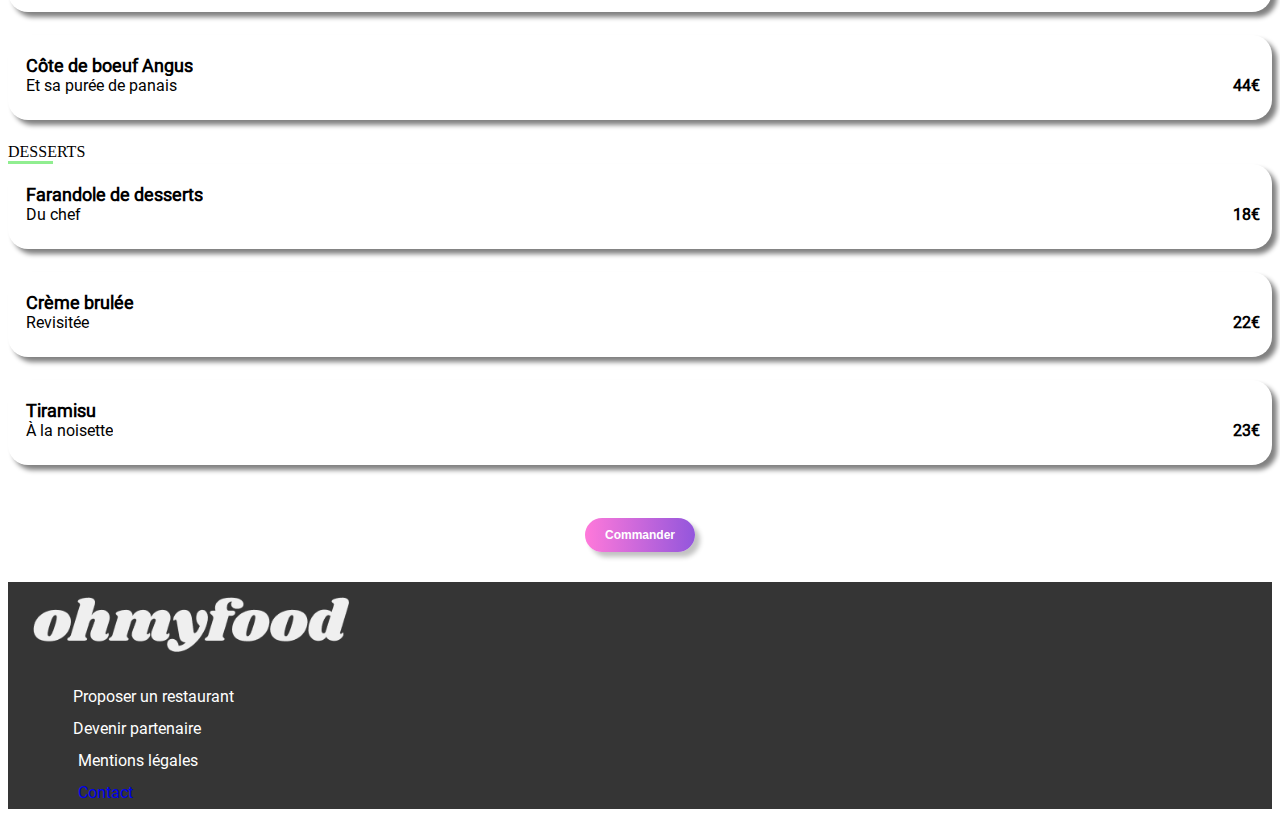
==== commit 1359b6b1: "ajour normalize et correction prix et ellipsis" ====
--- a/delice.html
+++ b/delice.html
@@ -9,7 +9,10 @@
   <link rel="stylesheet" href="https://cdnjs.cloudflare.com/ajax/libs/font-awesome/6.0.0-beta2/css/all.min.css"
     integrity="sha512-YWzhKL2whUzgiheMoBFwW8CKV4qpHQAEuvilg9FAn5VJUDwKZZxkJNuGM4XkWuk94WCrrwslk8yWNGmY1EduTA=="
     crossorigin="anonymous" referrerpolicy="no-referrer" />
+    <link rel="stylesheet" href="/style/normalize.css">
+
   <title>ohmyfood</title>
+
 </head>
 
 
--- a/style/style.css
+++ b/style/style.css
@@ -11,39 +11,45 @@
 }
 
 
-
-
-
-
-
+@media (min-width: 768px) and (max-width: 991px) {
+.restaurant {
+    width: 40%;
+  }
+}
 /* Version mobile */
 
 @media screen and (max-width: 600px) {
   body {
 
     font-family: 'roboto';
-
-  }
+    background-color: #f6f6f6;
+
+  }
+
   .restaurant {
     display: flex;
     flex-direction: column;
   }
-  
-  
-/* Loading Spinner */
-.demo {
+
+
+
+  /* Loading Spinner */
+  .demo {
     width: 200px;
-    margin: 0 auto;
+    margin: auto;
     position: relative;
     text-align: justify;
-}
-.custom-loading-spinner {
+    top: 30px;
+  }
+
+  .custom-loading-spinner {
     cursor: progress;
     position: absolute;
     width: 100%;
     height: 100%;
-}
-.custom-loading-spinner::before {
+  }
+
+  .custom-loading-spinner::before {
     content: "";
     position: absolute;
     width: 100%;
@@ -52,8 +58,9 @@
     overflow: hidden;
     background: #0b0b0b;
     opacity: 0.7;
-}
-.custom-loading-spinner::after {
+  }
+
+  .custom-loading-spinner::after {
     box-sizing: border-box;
     z-index: 10002;
     content: "";
@@ -68,13 +75,18 @@
     height: 50px;
     animation: custom-loading 1s linear 5;
     animation-fill-mode: forwards;
-}
-
-@keyframes custom-loading {
-    0% { transform: rotate(0deg); }
-    100% { transform: rotate(360deg);
-    visibility: hidden}
-}
+  }
+
+  @keyframes custom-loading {
+    0% {
+      transform: rotate(0deg);
+    }
+
+    100% {
+      transform: rotate(360deg);
+      visibility: hidden;
+    }
+  }
 
 
 }
@@ -131,7 +143,7 @@
   color: grey;
 }
 
-/* Bouton mauve explorer nos resaurants */
+/* Bouton mauve explorer nos restaurants */
 .explorer {
   display: block;
   margin: auto;
@@ -159,7 +171,7 @@
 
 i {
   color: grey;
-  width: 100%;
+  width: auto;
   padding-left: 15px;
   padding-right: 25px;
   width: 0;
@@ -214,19 +226,6 @@
 }
 
 /* Fonctionnement mise en page flex */
-.fonctionnementext {
-  font-family: roboto;
-
-  font-size: 22px;
-  font-weight: bold;
-  margin-left: 10px;
-  margin-right: 0px;
-  padding-top: 40px;
-  padding-right: 30px;
-  padding-left: 20px;
-  padding-bottom: 5px;
-}
-
 
 
 /* Boutons fonctionnement */
@@ -287,6 +286,7 @@
   object-position: center bottom;
 
 }
+
 
 .restaurant {
 
@@ -305,76 +305,36 @@
 /* Ajout rectangle nouveau sur restaurant 1 et 2*/
 
 .nouveau {
-  width: fit-content;
-  display: flex;
+  font-family: 'roboto';
+
+  align-content: flex-end;
   display: inline-block;
-  font-family: roboto;
-  padding: 1px 1px;
+  border: 1px solid #99e299;
+  background-color: #99e2d0;
+  color: #0a8d6d;
+  border-radius: 2px;
+  padding: 1px 10px;
   margin: 5px;
-  color: green;
-  background-color: lightgreen;
-  font-size: 15px;
-  position: relative;
-  bottom: 220px;
-  left: 250px;
-
-
-
-
-}
-
-.nouveau2 {
-  width: fit-content;
-  display: flex;
-  display: inline-block;
-  font-family: roboto;
-  padding: 1px 1px;
-  margin: 5px;
-  color: green;
-  background-color: lightgreen;
-  font-size: 15px;
-  position: relative;
-  bottom: 270px;
-  left: 250px;
-
-
-
-}
-
-
-/* Restaurant no wrap  (...)*/
-.entree1 {
-  white-space: nowrap;
-  overflow: hidden;
-  text-overflow: ellipsis;
-  width: 200px;
-
-}
-
-.entree2 {
-  white-space: nowrap;
-  overflow: hidden;
-  text-overflow: ellipsis;
-  width: 200px;
-
-}
-
-.restaurant1 {
-
-
-  margin-top: 20px;
-  background-color: white;
-  font-size: 22px;
-  padding-bottom: 10px;
-
-  border-radius: 15px;
-  box-shadow: 5px 5px 5px gray
-}
-
-
-
-.restaurant2 {
-
+  z-index: auto;
+  font-weight: 600;
+  z-index: 1;
+  position: absolute;
+  right: 50px;
+
+
+}
+
+
+
+
+
+
+
+
+.restaurant1,
+.restaurant2,
+.restaurant3,
+.restaurant4 {
 
   margin-top: 20px;
   background-color: white;
@@ -384,6 +344,14 @@
   box-shadow: 5px 5px 5px gray
 }
 
+
+/* 
+.restaurant2 {
+
+
+  
+}
+
 .restaurant3 {
 
 
@@ -409,6 +377,7 @@
   box-shadow: 5px 5px 5px gray
 }
 
+ */
 
 
 img {
@@ -432,20 +401,27 @@
   display: flex;
   flex-direction: row;
   justify-content: end;
-  align-content: flex-start;
+
   align-content: flex-end;
+  position: absolute;
+  right: 50px;
+}
+
+/* Coeur sur les 4 restos */
+.favori2 {
+  display: flex;
+  align-items: flex-end;
+  font-size: 25px;
   position: relative;
-  left: 150px;
-}
-
-.favori2 {
-  display: flex;
-  align-content: normal;
-  align-items: flex-end;
-  justify-content: flex-end;
-
-
-}
+  left: 380px;
+  bottom: 20px;
+
+
+
+
+
+}
+
 
 
 /* Effet couleur coeur (forum OC) */
@@ -481,23 +457,54 @@
 
   border-bottom: 3px solid lightgreen;
   width: 45px;
-
-
-}
+  min-width: 0;
+
+
+}
+
+
+
+/* format menu */
+.restaurant_menu {
+
+  background-color: white;
+  display: flex;
+  justify-content: space-between;
+  margin-right: 20px;
+  align-items: center;
+  font-family: roboto;
+  border-radius: 20px;
+  height: 80px;
+  padding-bottom: 5px;
+  margin-bottom: 5px;
+  box-shadow: 5px 5px 5px gray;
+  overflow: hidden;
+  width: 100%;
+
+}
+
 
 /* Animation Menus  */
 
 .restaurant_menu:hover .compo_menu_check_icon {
-  cursor: pointer;
-  transform: translateX(-75%);
-  transition: ease-in-out 300ms;
-  margin-left: auto;
+  transform: translateX(-55%);
+  transition: ease-in-out 400ms;
   opacity: 1;
 }
+
+
 .restaurant_menu:hover .compo_menu_check_icon i {
-  transform: rotate(360deg) translateX(-5%);
-  transition: ease-out 600ms;
-}
+  transform: rotate(360deg) translateX(-55%);
+  transition: ease-in-out 400ms;
+}
+
+.restaurant_menu:hover .prix {
+
+  transform: translateX(-75px);
+  transition: ease-in-out 400ms;
+  opacity: 1;
+}
+
 .menu:nth-child(1) {
   animation: apparition 2s backwards;
 }
@@ -523,34 +530,44 @@
     opacity: 0;
     transform: translateY(15%);
   }
+
   100% {
     opacity: 1;
     transform: translateY(0);
   }
 }
- 
-  
+
+
 .compo_menu_check_icon {
   position: relative;
   opacity: 0;
   display: flex;
-  justify-content:end;
+  justify-content: center;
   align-items: center;
   background-color: #99e2d0;
-  border-top-right-radius:10px;
-  border-bottom-right-radius: 10px;
-
-}
-    /* bouton check position et format */
-  .compo_menu_check_icon :before {
-    
-    border: 1px solid white;
-    border-radius: 10px;
-    background-color: white;
-    padding: 0px;
-    color: #99e2d0;
-    opacity: 1;
-  }
+  border-top-right-radius: 20px;
+  border-bottom-right-radius: 20px;
+  width: 7rem;
+  height: 7.2rem;
+  right: -105px;
+  padding-right: 5px;
+  padding-left: 1px;
+
+}
+
+/* bouton check position et format */
+.compo_menu_check_icon :before {
+
+  border: 1px solid white;
+  border-radius: 25px;
+  background-color: white;
+  color: #99e2d0;
+  padding-right: 15px;
+  padding-left: -15px;
+  padding-bottom: -15px;
+  padding: 0.3rem;
+
+}
 
 
 
@@ -566,73 +583,79 @@
 
 }
 
-/* format menu */
-.restaurant_menu {
-  font-family: roboto;
-  background-color: white;
-    display: flex;
-  justify-content:center;
-  font-size: 12px;
-  width: 80%;
-  border-radius: 10px;
-  box-shadow: 5px 5px 5px gray;
-  white-space: nowrap;
-}
-
-/* paramétrage bouton animé du menu
-.cercle .fa-check-circle {
-  display: flex;
-  color: var(lightgreen);
-  justify-content: center;
-  align-items: center;
-}
- */
+
+
+/*  format et disposition prix*/
+.prix {
+  font-weight: bold;  
+  
+  margin-left: auto;
+  position : absolute;
+  right: 20px;
+  margin-bottom: -21px;
+
+
+}
 
 /* Nom du restaurant et changement de police */
 
 .resopal {
+  width:100%;
+  padding: border-box;
   font-family: 'Shrikhand';
   color: black;
-
+  padding-top: 100px;
   font-size: 27px;
-
-}
-
-/* txt overflow entree1 et 2 */
-.restaurant_menu
+  margin-top: 300px;
+  border-radius: 10px 10px 10px 10px;
+}
+
 /* format et disposition entree1 */
+.entrees{
+white-space: nowrap;
+overflow: hidden;
+text-overflow: ellipsis;
+
+
+}
 
 .entree1 {
+  text-overflow: ellipsis;
+  margin-left: 0.5rem;
   display: block;
-  margin-left: 20px;
-  font-size: 20px;
-  font-weight: 900;
-
-}
-
-
-
-
-/*  format et disposition entree2 */
+  font-size: 18px;
+  font-weight: bold;
+  padding-left: 10px;
+  white-space: nowrap;
+  overflow:hidden;
+ 
+
+
+
+
+}
+
 .entree2 {
-  display: block;
-  margin-left: 20px;
-  font-size: 15px;
-
-
-}
-
-/*  format et disposition prix*/
-.prix {
-
-
-  font-weight: 900;
+  margin-left: 0.5rem;
+  padding-bottom: 0.2rem;
+  padding-left: 10px;
+  white-space: nowrap;
+  overflow: hidden;
+  text-overflow: ellipsis;
+
+
+   
+}
+
+
+.compo_menu_check {
+  position: relative;
   display: flex;
   align-items: flex-end;
-  padding-right: 20px;
-
-
-}
+}
+
+
+
 
 /* Bouton mauve commande */
 .commander {
@@ -650,6 +673,7 @@
   box-shadow: 5px 5px 5px #c2c2c2;
 
 }
+
 /* couleur fond d'ecran et texte footer */
 .footeromf {
 
@@ -687,5 +711,4 @@
   font-family: 'roboto';
   padding-left: 70px;
   line-height: 2;
-}
-
+}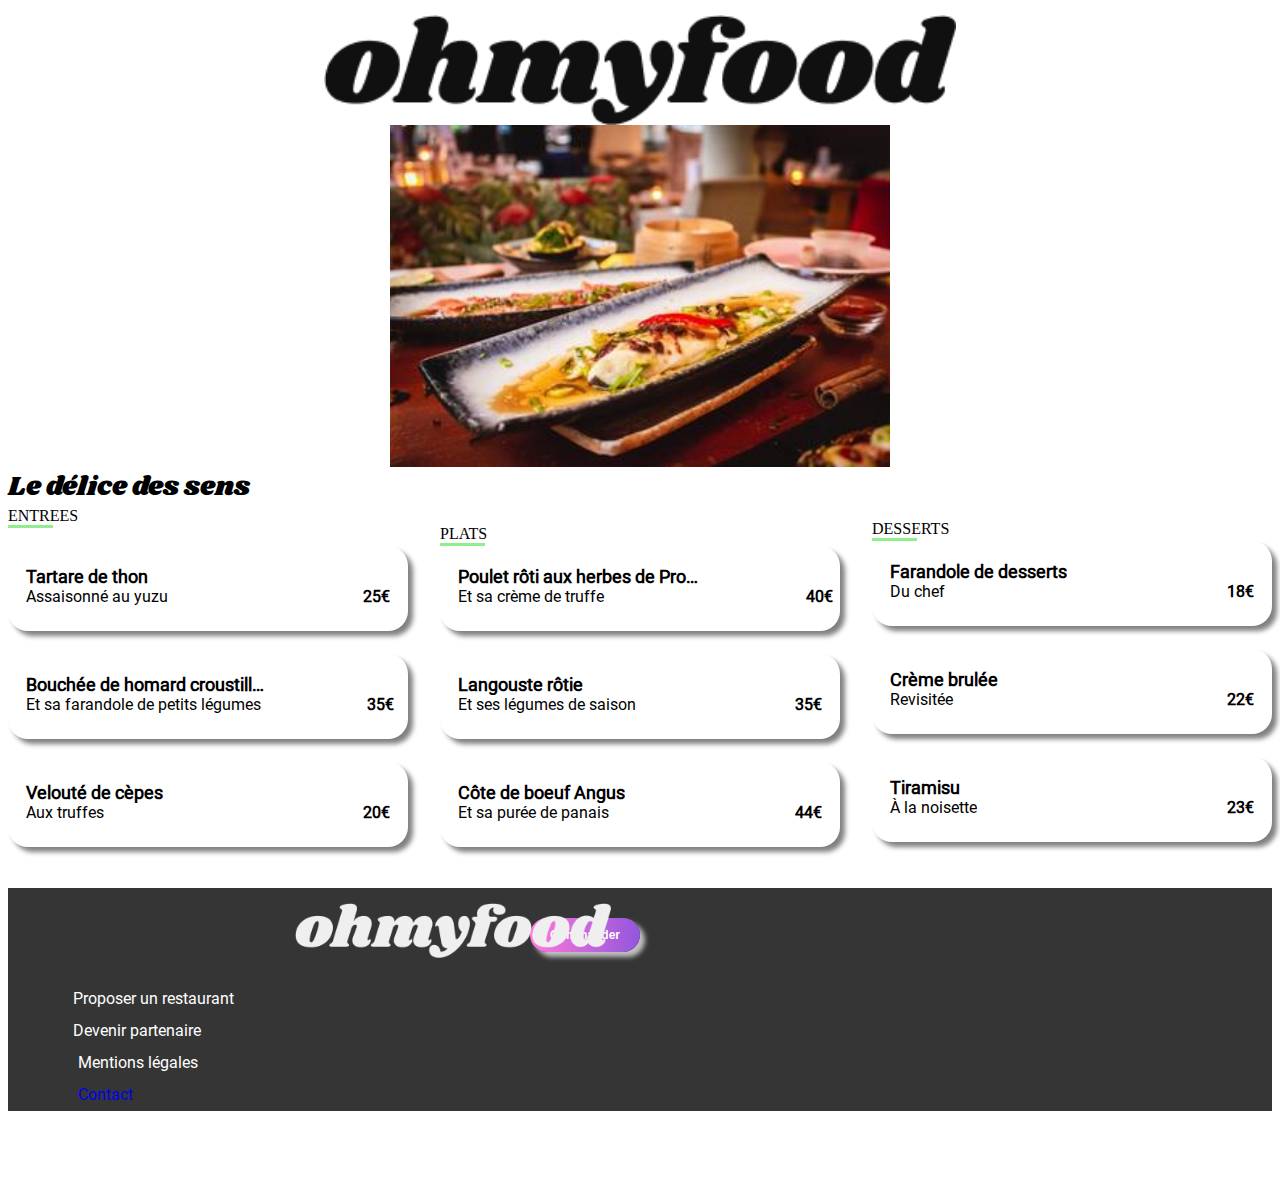
==== commit a5c65625: "correction disposition menu" ====
--- a/delice.html
+++ b/delice.html
@@ -33,6 +33,7 @@
 
 
     <!-- ENTREES SECTION -->
+    <div class="entrees_desktop">
     <div class="menu">ENTREES</div>
     <br>
 
@@ -61,9 +62,10 @@
       <div class="compo_menu_check_icon">
         <i class="fas fa-check"></i>
       </div>
-    </div>
+    </div></div>
     <br>
     <!-- PLATS SECTIONS -->
+  <div class="PLATS">
     <div class="menu">PLATS</div>
 
     <div class="restaurant_menu">
@@ -96,10 +98,10 @@
       <div class="compo_menu_check_icon">
         <i class="fas fa-check"></i>
       </div>
-    </div>
+    </div></div>
     <br>
     <!--DESSERTS  -->
-
+    <div class="DESSERTS">
     <div class="menu">DESSERTS</div>
 
     <div class="restaurant_menu">
@@ -132,6 +134,7 @@
         <i class="fas fa-check"></i>
       </div>
     </div>
+  </div>
     <br>
     <button class="commander">Commander</button>
   </div>
--- a/style/style.css
+++ b/style/style.css
@@ -12,10 +12,11 @@
 
 
 @media (min-width: 768px) and (max-width: 991px) {
-.restaurant {
+  .restaurant {
     width: 40%;
   }
 }
+
 /* Version mobile */
 
 @media screen and (max-width: 600px) {
@@ -26,7 +27,7 @@
 
   }
 
-  .restaurant {
+  restaurant {
     display: flex;
     flex-direction: column;
   }
@@ -166,6 +167,15 @@
   margin-left: 10px
 }
 
+/* h3 pour Desktop */
+@media (min-width: 992px) {
+  h3 {
+    font-size: 20px;
+    font-family: 'roboto';
+    text-align: center;
+
+  }
+}
 
 /* Logo fonctionnemnt */
 
@@ -277,16 +287,40 @@
   color: black;
 }
 
+@media (min-width: 992px) {
+
+  .choisissez,
+  .composez,
+  .degustez {
+    display: inline-flex;
+    flex-direction: row;
+    align-items: center;
+    justify-content: center;
+    margin-left: 200px;
+
+  }
+}
+
 /* Reglages images restaurants */
 
 .photo_resto {
 
   object-fit: fill;
+  width: 100%;
+  height: 100%;
   border-radius: 15px 15px 0 0;
   object-position: center bottom;
 
 }
 
+@media (min-width: 992px) {
+  .photo_resto {
+    width: 100%;
+    height: 100%;
+    object-fit: fill;
+    object-position: center bottom;
+  }
+}
 
 .restaurant {
 
@@ -324,8 +358,24 @@
 
 }
 
-
-
+@media (min-width: 992px) {
+  .nouveau {
+    font-family: 'roboto';
+    
+    display: inline-block;
+    align-content: left;
+    border: 1px solid #99e299;
+    background-color: #99e2d0;
+    color: #0a8d6d;
+    border-radius: 2px;
+    padding: 1px 10px;
+    margin: 300px;
+    font-weight: 600;
+    position: absolute;
+    right: 1140px;
+    bottom: -110px;
+  }
+}
 
 
 
@@ -344,6 +394,23 @@
   box-shadow: 5px 5px 5px gray
 }
 
+/* Restaurant position pour Desktop */
+@media (min-width: 992px) {
+
+  .restaurant1,
+  .restaurant2,
+  .restaurant3,
+  .restaurant4 {
+
+    display: inline-block;
+
+
+    width: 20%;
+    margin-left: 80px;
+    height: 70%;
+
+  }
+}
 
 /* 
 .restaurant2 {
@@ -381,10 +448,29 @@
 
 
 img {
-  max-width: 100%;
-
-
-}
+  width: 100%;
+
+
+}
+
+/* img version desktop */
+@media (min-width: 992px) {
+img  { 
+  display: block;
+  margin-left: auto;
+  margin-right: auto;
+  width: 500px;
+  }
+}
+/* Nom restau desktop */
+@media (min-width: 992px) {
+  .nom_resto {
+    display: flex;
+    align-items: left;
+
+  }
+}
+
 
 .metro {
   display: flex;
@@ -397,6 +483,16 @@
   color: black;
 }
 
+/* Nom restau desktop */
+@media (min-width: 992px) {
+  .metro {
+    width: 100%;
+    align-items: center;
+    height: 80%;
+
+  }
+}
+
 .favori {
   display: flex;
   flex-direction: row;
@@ -420,6 +516,19 @@
 
 
 
+}
+
+/* favori desktop */
+@media (min-width: 992px) {
+  .favori {
+    display: flex;
+    flex-direction: column;
+    justify-content: space-around;
+
+    position: relative;
+    right: -180px;
+
+  }
 }
 
 
@@ -483,8 +592,48 @@
 
 }
 
+/* format menu desktop */
+
+
+
+@media (min-width: 992px) {
+
+  .entrees_desktop {
+    display: block;
+    margin:0 auto;
+    float:left;
+
+    width: 400px;
+  }
+}
+
+@media (min-width: 992px) {
+  
+  .PLATS {
+    display: block;
+    float:center;
+    width: 400px;
+    margin:0 auto;
+  }
+}
+
+@media (min-width: 992px) {
+  
+  .DESSERTS{
+    display: block;
+    float:right;
+    position: relative;
+    top:-350px;
+    width: 400px;
+
+  }
+}
+
+
+  
 
 /* Animation Menus  */
+
 
 .restaurant_menu:hover .compo_menu_check_icon {
   transform: translateX(-55%);
@@ -587,20 +736,29 @@
 
 /*  format et disposition prix*/
 .prix {
-  font-weight: bold;  
-  
+  font-weight: bold;
+
   margin-left: auto;
-  position : absolute;
+  position: absolute;
   right: 20px;
   margin-bottom: -21px;
 
 
 }
+/* Correction position prix pour desktop */
+@media (min-width: 992px) {
+  .prix {
+    margin-left: auto;
+    position: relative;
+    right: -100px;
+
+  }
+}
 
 /* Nom du restaurant et changement de police */
 
 .resopal {
-  width:100%;
+  width: 100%;
   padding: border-box;
   font-family: 'Shrikhand';
   color: black;
@@ -610,11 +768,20 @@
   border-radius: 10px 10px 10px 10px;
 }
 
+/* resopal desktop */
+@media (min-width: 992px) {
+  .resopal {
+    width: 50%;
+    font-size: 27px;
+    padding-bottom: 100px;
+  }
+}
+
 /* format et disposition entree1 */
-.entrees{
-white-space: nowrap;
-overflow: hidden;
-text-overflow: ellipsis;
+.entrees {
+  white-space: nowrap;
+  overflow: hidden;
+  text-overflow: ellipsis;
 
 
 }
@@ -627,8 +794,8 @@
   font-weight: bold;
   padding-left: 10px;
   white-space: nowrap;
-  overflow:hidden;
- 
+  overflow: hidden;
+
 
 
 
@@ -644,7 +811,7 @@
   text-overflow: ellipsis;
 
 
-   
+
 }
 
 
@@ -673,7 +840,17 @@
   box-shadow: 5px 5px 5px #c2c2c2;
 
 }
-
+/* bouton commander pour desktop */
+
+@media (min-width: 990px) {
+  .commander {
+    position: absolute;
+    right: 50%;
+    margin-bottom: auto;
+  }
+
+
+}
 /* couleur fond d'ecran et texte footer */
 .footeromf {
 
@@ -711,4 +888,15 @@
   font-family: 'roboto';
   padding-left: 70px;
   line-height: 2;
+}
+
+
+@media (min-width: 990px) {
+  .texte {
+    text-align: center;
+    list-style-position: inside;
+
+  }
+
+
 }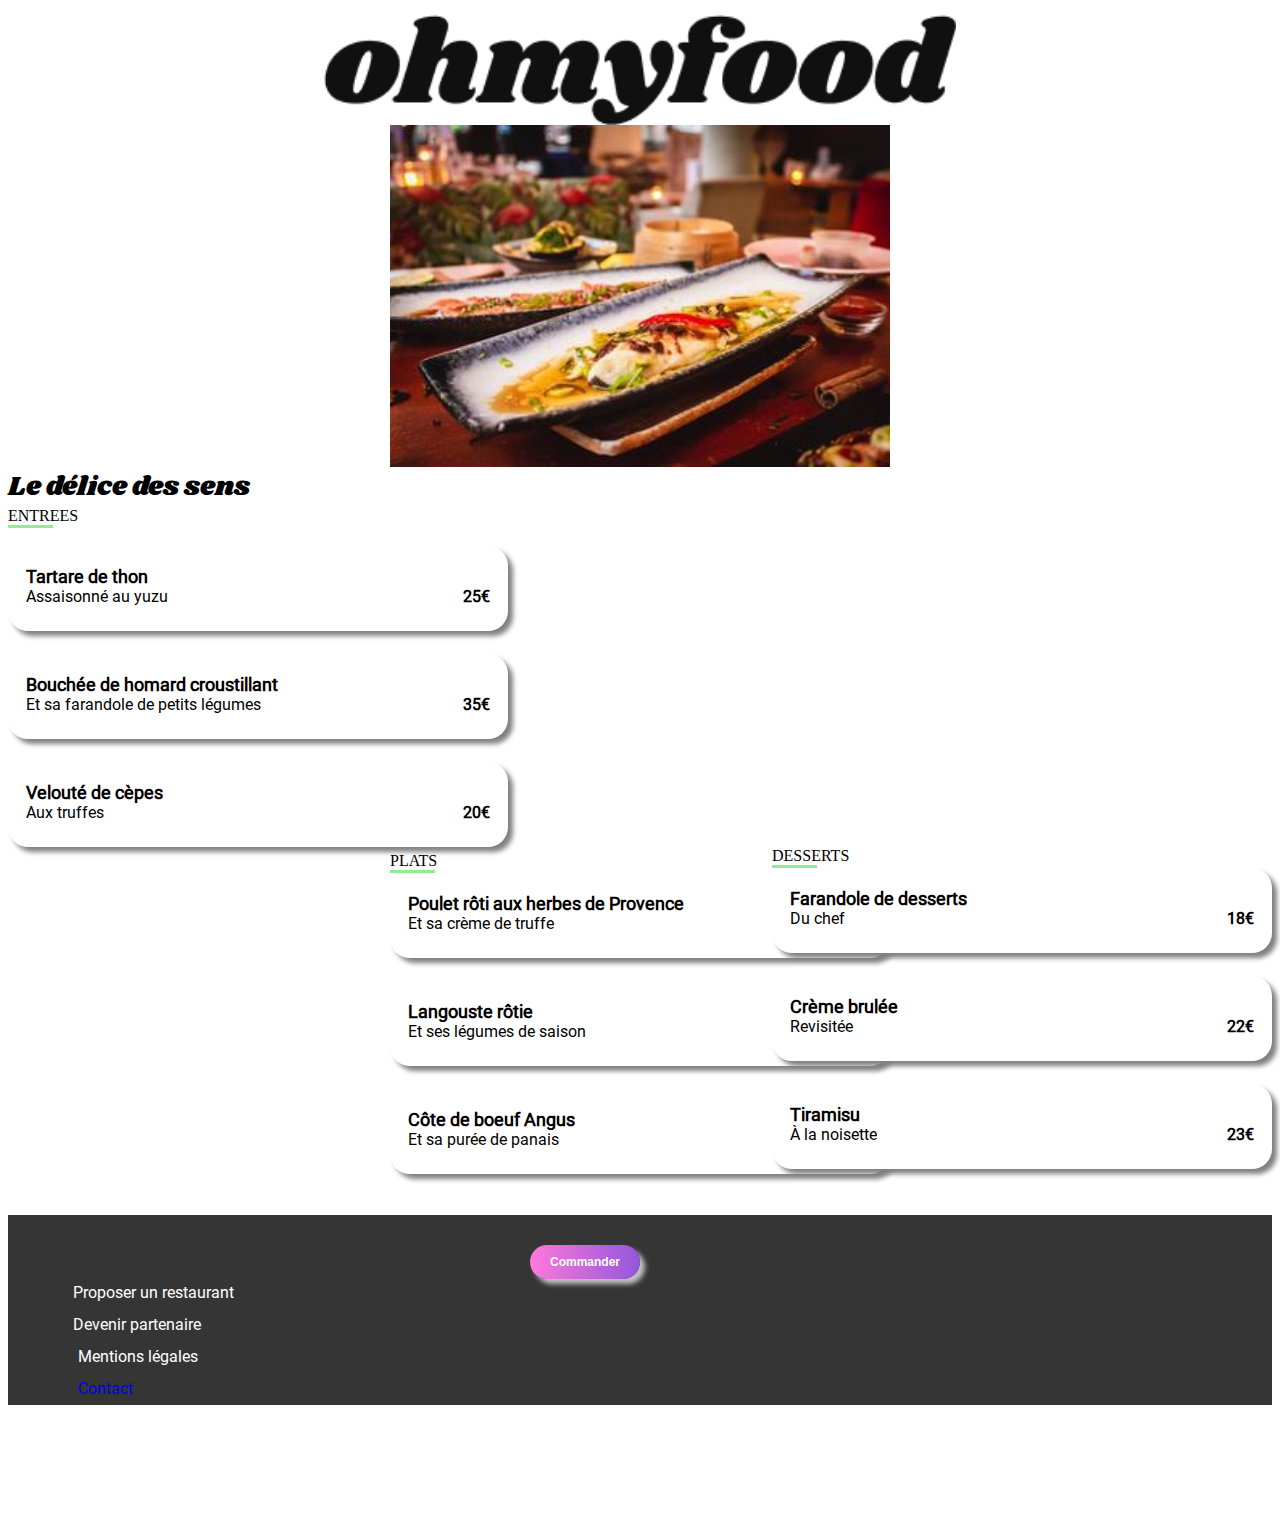
==== commit 201ac093: "modification logo pied de page et width menu" ====
--- a/delice.html
+++ b/delice.html
@@ -141,7 +141,7 @@
 
   <footer>
     <div class="footeromf">
-      <img class="logo_footer" src="images/logo/ohmyfood.png" alt="logoomyf">
+      <img class="logo_footer2" src="images/logo/ohmyfood.png" alt="logoomyf">
       <div class="proposer"><i class="fa-solid fa-utensils"></i>
         <span class="texte_footer ">Proposer un restaurant</span>
       </div>
--- a/style/style.css
+++ b/style/style.css
@@ -340,7 +340,6 @@
 
 .nouveau {
   font-family: 'roboto';
-
   align-content: flex-end;
   display: inline-block;
   border: 1px solid #99e299;
@@ -349,7 +348,24 @@
   border-radius: 2px;
   padding: 1px 10px;
   margin: 5px;
-  z-index: auto;
+  font-weight: 600;
+  z-index: 1;
+  position: absolute;
+  top:645px;
+  right: 50px;
+
+
+}
+.nouveau2 {
+  font-family: 'roboto';
+  align-content: flex-end;
+  display: inline-block;
+  border: 1px solid #99e299;
+  background-color: #99e2d0;
+  color: #0a8d6d;
+  border-radius: 2px;
+  padding: 1px 10px;
+  margin: 5px;
   font-weight: 600;
   z-index: 1;
   position: absolute;
@@ -361,7 +377,6 @@
 @media (min-width: 992px) {
   .nouveau {
     font-family: 'roboto';
-    
     display: inline-block;
     align-content: left;
     border: 1px solid #99e299;
@@ -372,8 +387,23 @@
     margin: 300px;
     font-weight: 600;
     position: absolute;
-    right: 1140px;
-    bottom: -110px;
+    right: 1150px;
+    top: 410px;
+  }
+  .nouveau2 {
+    font-family: 'roboto';
+      display: inline-block;
+    align-content: left;
+    border: 1px solid #99e299;
+    background-color: #99e2d0;
+    color: #0a8d6d;
+    border-radius: 2px;
+    padding: 1px 10px;
+    margin: 300px;
+    font-weight: 600;
+    position: absolute;
+    right: 700px;
+    bottom: -70px;
   }
 }
 
@@ -509,7 +539,7 @@
   align-items: flex-end;
   font-size: 25px;
   position: relative;
-  left: 380px;
+  left: 350px;
   bottom: 20px;
 
 
@@ -547,7 +577,7 @@
 }
 
 .fa-heart:hover::before {
-  color: #9356DC;
+  color: #ff0000;
   font-weight: bold;
   cursor: pointer;
 }
@@ -603,7 +633,7 @@
     margin:0 auto;
     float:left;
 
-    width: 400px;
+    width: 500px;
   }
 }
 
@@ -612,7 +642,7 @@
   .PLATS {
     display: block;
     float:center;
-    width: 400px;
+    width: 500px;
     margin:0 auto;
   }
 }
@@ -624,7 +654,7 @@
     float:right;
     position: relative;
     top:-350px;
-    width: 400px;
+    width: 500px;
 
   }
 }
@@ -868,7 +898,31 @@
   width: 25%;
 
 }
-
+@media (min-width: 920px) {
+  .logo_footer {
+    filter: invert(100);
+  padding-top: 15px;
+  padding-left: 25px;
+  padding-bottom: 25px;
+  position: relative;
+  right : 800px;
+  width: 10%;
+
+  }
+}
+/* footer page restaurant */
+@media (min-width: 920px) {
+  .logo_footer2 {
+    filter: invert(100);
+  padding-top: 15px;
+  padding-left: 25px;
+  padding-bottom: 25px;
+  position: relative;
+  width: 10%;
+  right:600px;
+
+  }
+}
 /* footer avec séparation de 2 lignes entre chaque texte. */
 .texte_footer {
 
